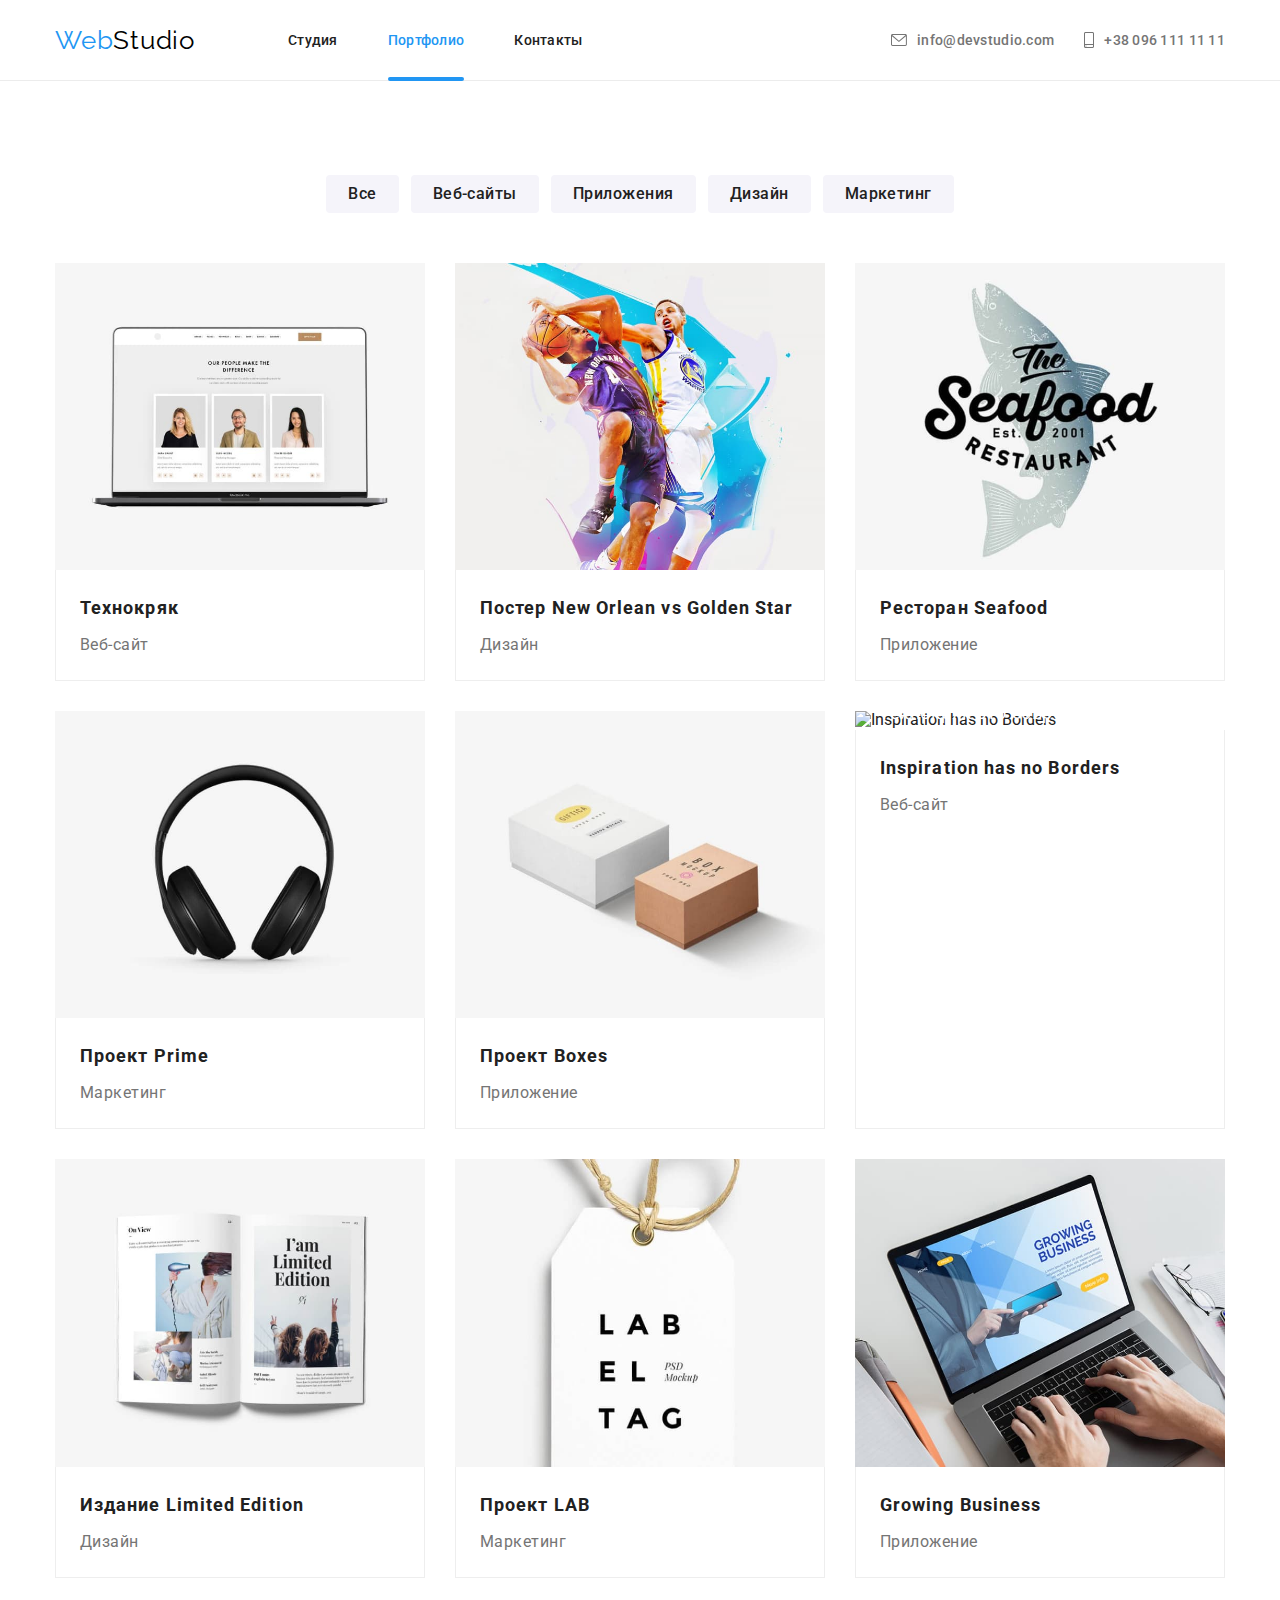
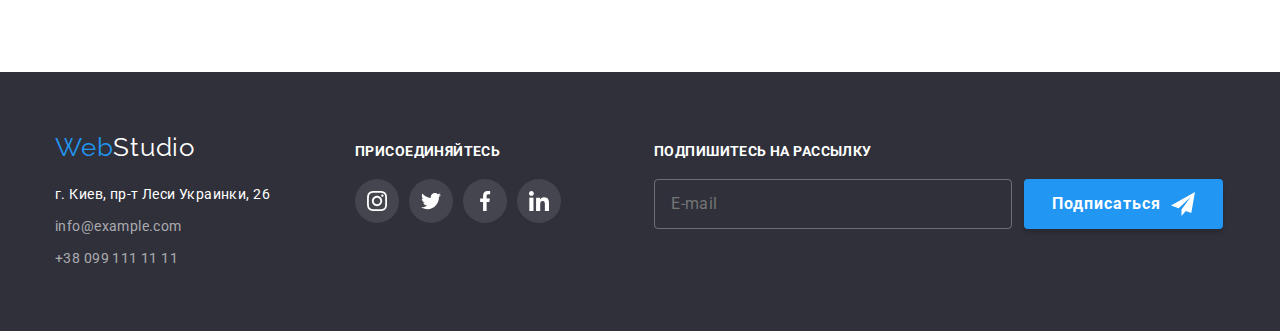
==== portfolio.html @ 670721f1 "hw8 add style for mobile and tablet" ====
<!DOCTYPE html>
<html lang="ru">
  <head>
    <meta charset="UTF-8" />
    <meta name="viewport" content="width=device-width, initial-scale=1.0" />
    <title>Portfolio</title>
    <link rel="preconnect" href="https://fonts.gstatic.com" />
    <link
      href="https://fonts.googleapis.com/css2?family=Raleway:wght@700&family=Roboto:wght@400;500;700;900&display=swap"
      rel="stylesheet"
    />
    <link rel="stylesheet" href="./css/main.min.css" />
  </head>
  <body>
    <!-- Header -->
    <header class="page-header">
      <div class="container page-header__container">
        <nav class="navigation">
          <a href="./index.html" class="logo logo__header"
            ><span class="logo__web">Web</span>Studio</a
          >

          <div class="mobile-container">
            <button type="button" class="mobile-menu-button" data-menu-button>
              <svg
                width="40"
                height="40"
                aria-label="Переключатель мобильного меню"
                aria-expanded="false"
              >
                <use
                  class="mobile-menu-button__burger"
                  href="./images/symbol-defs.svg#icon-mobile-menu"
                ></use>
              </svg>
            </button>

            <div class="mobile-menu-content" data-menu>
              <button
                type="button"
                class="mobile-menu-button mobile-menu-content-button"
                data-menu-button-close
              >
                <svg
                  width="40"
                  height="40"
                  class="mobile-menu-content-button__close-icon"
                >
                  <use
                    href="./images/symbol-defs.svg#icon-mobile-menu-close"
                  ></use>
                </svg>
              </button>

              <ul class="navigation__list">
                <li class="navigation__item">
                  <a href="./index.html" class="navigation__link">Студия</a>
                </li>
                <li class="navigation__item">
                  <a
                    href="portfolio.html"
                    class="navigation__link navigation__link--active"
                    >Портфолио</a
                  >
                </li>
                <li class="navigation__item">
                  <a href="" class="navigation__link">Контакты</a>
                </li>
              </ul>

              <address class="header-address">
                <ul class="header-address__list">
                  <li class="header-address__item">
                    <a href="tel:+380961111111" class="header-address__contact">
                      +38 096 111 11 11</a
                    >
                  </li>
                  <li class="header-address__item">
                    <a
                      href="mailto:info@devstudio.com"
                      class="header-address__contact"
                    >
                      info@devstudio.com</a
                    >
                  </li>
                </ul>

                <ul class="header-address__social-list">
                  <li class="header-address__social-item">
                    <a
                      href=""
                      class="header-address__social-link header-address__social-link--no-padding"
                      >Instagram</a
                    >
                    <svg
                      width="1"
                      height="22"
                      class="header-address__vertical-icon"
                    >
                      <use
                        href="./images/symbol-defs.svg#icon-vertical-line"
                      ></use>
                    </svg>
                  </li>
                  <li class="header-address__social-item">
                    <a href="" class="header-address__social-link">Twitter</a>
                    <svg
                      width="1"
                      height="22"
                      class="header-address__vertical-icon"
                    >
                      <use
                        href="./images/symbol-defs.svg#icon-vertical-line"
                      ></use>
                    </svg>
                  </li>
                  <li class="header-address__social-item">
                    <a href="" class="header-address__social-link">Facebook</a>
                    <svg
                      width="1"
                      height="22"
                      class="header-address__vertical-icon"
                    >
                      <use
                        href="./images/symbol-defs.svg#icon-vertical-line"
                      ></use>
                    </svg>
                  </li>
                  <li class="header-address__social-item">
                    <a href="" class="header-address__social-link">LinkedIn</a>
                  </li>
                </ul>
              </address>
            </div>
          </div>

          <!-- Разметка для планшета и ПК -->
          <div class="tablet-desktop-container">
            <ul class="navigation__list">
              <li class="navigation__item">
                <a href="./index.html" class="navigation__link">Студия</a>
              </li>
              <li class="navigation__item">
                <a
                  href="portfolio.html"
                  class="navigation__link navigation__link--active"
                  >Портфолио</a
                >
              </li>
              <li class="navigation__item">
                <a href="" class="navigation__link">Контакты</a>
              </li>
            </ul>

            <address class="header-address">
              <ul class="header-address__list">
                <li class="header-address__item">
                  <a
                    href="mailto:info@devstudio.com"
                    class="header-address__contact"
                  >
                    <svg class="header-address__icon" width="16" height="12">
                      <use href="./images/symbol-defs.svg#icon-mail"></use>
                    </svg>

                    info@devstudio.com</a
                  >
                </li>
                <li class="header-address__item">
                  <a href="tel:+380961111111" class="header-address__contact">
                    <svg class="header-address__icon" width="10" height="16">
                      <use
                        href="./images/symbol-defs.svg#icon-smartphone"
                      ></use>
                    </svg>

                    +38 096 111 11 11</a
                  >
                </li>
              </ul>
            </address>
          </div>
        </nav>
      </div>
    </header>

    <!-- Main -->
    <main>
      <!-- Наши работы -->
      <section class="portfolio">
        <div class="container portfolio__container">
          <h1 class="visually-hidden">Наши работы</h1>
          <ul class="filter__list">
            <li class="filter__item">
              <button type="button" class="filter__button">Все</button>
            </li>

            <li class="filter__item">
              <button type="button" class="filter__button">Веб-сайты</button>
            </li>

            <li class="filter__item">
              <button type="button" class="filter__button">Приложения</button>
            </li>

            <li class="filter__item">
              <button type="button" class="filter__button">Дизайн</button>
            </li>

            <li class="filter__item">
              <button type="button" class="filter__button">Маркетинг</button>
            </li>
          </ul>

          <ul class="portfolio__cards-list">
            <li class="portfolio__card">
              <div class="portfolio__thumb">
                <picture>
                  <source
                    srcset="
                      ./images/technocryk-450.jpg 450w,
                      ./images/technocryk-900.jpg 900w
                    "
                    media="(max-width: 767px)"
                    sizes="(max-width: 767px) 100vw"
                  />

                  <source
                    srcset="
                      ./images/technocryk-354.jpg 354w,
                      ./images/technocryk-708.jpg 708w
                    "
                    media="(min-width: 768px)"
                    sizes="(min-width: 1200px) 33vw, (min-width: 768px) 50vw, 100vw"
                  />

                  <img src="./images/technocryk-450.jpg " alt="Технокряк" />
                </picture>

                <p class="portfolio__text">
                  Технокряк это современная площадка распространения
                  коронавируса. Компании используют эту платформу для цифрового
                  шпионажа и атак на защищённые сервера конкурентов.
                </p>
              </div>

              <div class="portfolio__description">
                <h2 class="portfolio__card-title">Технокряк</h2>
                <p class="portfolio__project-type">Веб-сайт</p>
              </div>
            </li>

            <li class="portfolio__card">
              <div class="portfolio__thumb">
                <picture>
                  <source
                    srcset="
                      ./images/new-orlean-450.jpg 450w,
                      ./images/new-orlean-900.jpg 900w
                    "
                    media="(max-width: 767px)"
                    sizes="(max-width: 767px) 100vw"
                  />

                  <source
                    srcset="
                      ./images/new-orlean-354.jpg 354w,
                      ./images/new-orlean-708.jpg 708w
                    "
                    media="(min-width: 768px)"
                    sizes="(min-width: 1200px) 33vw, (min-width: 768px) 50vw, 100vw"
                  />

                  <img
                    src="./images/new-orlean-450.jpg "
                    alt="Постер New Orlean vs Golden Star"
                  />
                </picture>

                <p class="portfolio__text">
                  Технокряк это современная площадка распространения
                  коронавируса. Компании используют эту платформу для цифрового
                  шпионажа и атак на защищённые сервера конкурентов.
                </p>
              </div>

              <div class="portfolio__description">
                <h2 class="portfolio__card-title">
                  Постер New Orlean vs Golden Star
                </h2>
                <p class="portfolio__project-type">Дизайн</p>
              </div>
            </li>

            <li class="portfolio__card">
              <div class="portfolio__thumb">
                <picture>
                  <source
                    srcset="
                      ./images/seafood-450.jpg 450w,
                      ./images/seafood-900.jpg 900w
                    "
                    media="(max-width: 767px)"
                    sizes="(max-width: 767px) 100vw"
                  />

                  <source
                    srcset="
                      ./images/seafood-354.jpg 354w,
                      ./images/seafood-708.jpg 708w
                    "
                    media="(min-width: 768px)"
                    sizes="(min-width: 1200px) 33vw, (min-width: 768px) 50vw, 100vw"
                  />

                  <img
                    src="./images/seafood-450.jpg "
                    alt="Ресторан Seafood"
                  />
                </picture>

                <p class="portfolio__text">
                  Технокряк это современная площадка распространения
                  коронавируса. Компании используют эту платформу для цифрового
                  шпионажа и атак на защищённые сервера конкурентов.
                </p>
              </div>

              <div class="portfolio__description">
                <h2 class="portfolio__card-title">Ресторан Seafood</h2>
                <p class="portfolio__project-type">Приложение</p>
              </div>
            </li>

            <li class="portfolio__card">
              <div class="portfolio__thumb">
                <picture>
                  <source
                    srcset="
                      ./images/prime-450.jpg 450w,
                      ./images/prime-900.jpg 900w
                    "
                    media="(max-width: 767px)"
                    sizes="(max-width: 767px) 100vw"
                  />

                  <source
                    srcset="
                      ./images/prime-354.jpg 354w,
                      ./images/prime-708.jpg 708w
                    "
                    media="(min-width: 768px)"
                    sizes="(min-width: 1200px) 33vw, (min-width: 768px) 50vw, 100vw"
                  />

                  <img
                    src="./images/prime-450.jpg "
                    alt="Проект Prime"
                  />
                </picture>

                <p class="portfolio__text">
                  Технокряк это современная площадка распространения
                  коронавируса. Компании используют эту платформу для цифрового
                  шпионажа и атак на защищённые сервера конкурентов.
                </p>
              </div>

              <div class="portfolio__description">
                <h2 class="portfolio__card-title">Проект Prime</h2>
                <p class="portfolio__project-type">Маркетинг</p>
              </div>
            </li>

            <li class="portfolio__card">
              <div class="portfolio__thumb">
                <picture>
                  <source
                    srcset="
                      ./images/boxes_project-450.jpg 450w,
                      ./images/boxes_project-900.jpg 900w
                    "
                    media="(max-width: 767px)"
                    sizes="(max-width: 767px) 100vw"
                  />

                  <source
                    srcset="
                      ./images/boxes_project-354.jpg 354w,
                      ./images/boxes_project-708.jpg 708w
                    "
                    media="(min-width: 768px)"
                    sizes="(min-width: 1200px) 33vw, (min-width: 768px) 50vw, 100vw"
                  />

                  <img
                    src="./images/boxes_project-450.jpg "
                    alt="Проект Boxes"
                  />
                </picture>

                <p class="portfolio__text">
                  Технокряк это современная площадка распространения
                  коронавируса. Компании используют эту платформу для цифрового
                  шпионажа и атак на защищённые сервера конкурентов.
                </p>
              </div>

              <div class="portfolio__description">
                <h2 class="portfolio__card-title">Проект Boxes</h2>
                <p class="portfolio__project-type">Приложение</p>
              </div>
            </li>

            <li class="portfolio__card">
              <div class="portfolio__thumb">
                <picture>
                  <source
                    srcset="
                      ./images/inspiration-mobile-450.jpg 450w,
                      ./images/inspiration-mobile-900.jpg 900w
                    "
                    media="(max-width: 767px)"
                    sizes="(max-width: 767px) 100vw"
                  />

                  <source
                    srcset="
                      ./images/inspiration-big-354.jpg 354w,
                      ./images/inspiration-big-708.jpg 708w
                    "
                    media="(min-width: 768px)"
                    sizes="(min-width: 1200px) 33vw, (min-width: 768px) 50vw, 100vw"
                  />

                  <img
                    src="./images/inspiration-mobile-450.jpg "
                    alt="Inspiration has no Borders"
                  />
                </picture>

                <p class="portfolio__text">
                  Технокряк это современная площадка распространения
                  коронавируса. Компании используют эту платформу для цифрового
                  шпионажа и атак на защищённые сервера конкурентов.
                </p>
              </div>

              <div class="portfolio__description">
                <h2 class="portfolio__card-title">
                  Inspiration has no Borders
                </h2>
                <p class="portfolio__project-type">Веб-сайт</p>
              </div>
            </li>

            <li class="portfolio__card">
              <div class="portfolio__thumb">
                <picture>
                  <source
                    srcset="
                      ./images/limited-edition-450.jpg 450w,
                      ./images/limited-edition-900.jpg 900w
                    "
                    media="(max-width: 767px)"
                    sizes="(max-width: 767px) 100vw"
                  />

                  <source
                    srcset="
                      ./images/limited-edition-354.jpg 354w,
                      ./images/limited-edition-708.jpg 708w
                    "
                    media="(min-width: 768px)"
                    sizes="(min-width: 1200px) 33vw, (min-width: 768px) 50vw, 100vw"
                  />

                  <img
                    src="./images/limited-edition-450.jpg "
                    alt="Издание Limited Edition"
                  />
                </picture>

                <p class="portfolio__text">
                  Технокряк это современная площадка распространения
                  коронавируса. Компании используют эту платформу для цифрового
                  шпионажа и атак на защищённые сервера конкурентов.
                </p>
              </div>

              <div class="portfolio__description">
                <h2 class="portfolio__card-title">Издание Limited Edition</h2>
                <p class="portfolio__project-type">Дизайн</p>
              </div>
            </li>

            <li class="portfolio__card">
              <div class="portfolio__thumb">
                <picture>
                  <source
                    srcset="
                      ./images/labeltag-450.jpg 450w,
                      ./images/labeltag-900.jpg 900w
                    "
                    media="(max-width: 767px)"
                    sizes="(max-width: 767px) 100vw"
                  />

                  <source
                    srcset="
                      ./images/labeltag-354.jpg 354w,
                      ./images/labeltag-708.jpg 708w
                    "
                    media="(min-width: 768px)"
                    sizes="(min-width: 1200px) 33vw, (min-width: 768px) 50vw, 100vw"
                  />

                  <img src="./images/labeltag-450.jpg " alt="Проект LAB" />
                </picture>

                <p class="portfolio__text">
                  Технокряк это современная площадка распространения
                  коронавируса. Компании используют эту платформу для цифрового
                  шпионажа и атак на защищённые сервера конкурентов.
                </p>
              </div>

              <div class="portfolio__description">
                <h2 class="portfolio__card-title">Проект LAB</h2>
                <p class="portfolio__project-type">Маркетинг</p>
              </div>
            </li>

            <li class="portfolio__card">
              <div class="portfolio__thumb">
                <picture>
                  <source
                    srcset="
                      ./images/growing-business-450.jpg 450w,
                      ./images/growing-business-900.jpg 900w
                    "
                    media="(max-width: 767px)"
                    sizes="(max-width: 767px) 100vw"
                  />

                  <source
                    srcset="
                      ./images/growing-business-354.jpg 354w,
                      ./images/growing-business-708.jpg 708w
                    "
                    media="(min-width: 768px)"
                    sizes="(min-width: 1200px) 33vw, (min-width: 768px) 50vw, 100vw"
                  />

                  <img
                    src="./images/growing-business-450.jpg "
                    alt="Growing Business"
                  />
                </picture>

                <p class="portfolio__text">
                  Технокряк это современная площадка распространения
                  коронавируса. Компании используют эту платформу для цифрового
                  шпионажа и атак на защищённые сервера конкурентов.
                </p>
              </div>

              <div class="portfolio__description">
                <h2 class="portfolio__card-title">Growing Business</h2>
                <p class="portfolio__project-type">Приложение</p>
              </div>
            </li>
          </ul>
        </div>
      </section>
    </main>

    <!-- Footer -->
    <footer class="main-footer">
      <div class="container main-footer__container">
        <div class="main-footer__tablet-wrapper">
          <div class="footer-address">
            <a href="./index.html" class="logo logo__footer"
              ><span class="logo__web">Web</span
              ><span class="logo__studio">Studio</span></a
            >
            <address class="footer-address-mobile">
              <p class="footer-address__text">
                г. Киев, пр-т Леси Украинки, 26
              </p>
              <ul>
                <li class="footer-address__item">
                  <a
                    href="mailto:info@example.com"
                    class="footer-address__contact"
                    >info@example.com</a
                  >
                </li>

                <li class="footer-address__item">
                  <a href="tel:+380991111111" class="footer-address__contact"
                    >+38 099 111 11 11</a
                  >
                </li>
              </ul>
            </address>
          </div>

          <div class="footer-join">
            <p class="footer-join__text">Присоединяйтесь</p>
            <ul class="footer-join__list">
              <li class="footer-join__item">
                <a href="" class="footer-join__link">
                  <svg class="footer-join__icon" width="20" height="20">
                    <use href="./images/symbol-defs.svg#icon-instagram"></use>
                  </svg>
                </a>
              </li>

              <li class="footer-join__item">
                <a href="" class="footer-join__link">
                  <svg class="footer-join__icon" width="20" height="20">
                    <use href="./images/symbol-defs.svg#icon-twitter"></use>
                  </svg>
                </a>
              </li>

              <li class="footer-join__item">
                <a href="" class="footer-join__link">
                  <svg class="footer-join__icon" width="20" height="20">
                    <use href="./images/symbol-defs.svg#icon-facebook"></use>
                  </svg>
                </a>
              </li>

              <li class="footer-join__item">
                <a href="" class="footer-join__link">
                  <svg class="footer-join__icon" width="20" height="20">
                    <use href="./images/symbol-defs.svg#icon-linkedin"></use>
                  </svg>
                </a>
              </li>
            </ul>
          </div>
        </div>

        <form class="footer-subscribe">
          <div class="footer-subscribe__container">
            <label for="footer-email" class="footer-subscribe__label"
              >Подпишитесь на рассылку</label
            >
            <input
              type="email"
              name="email"
              id="footer-email"
              placeholder="E-mail"
              class="footer-subscribe__input"
            />
          </div>

          <button type="submit" class="color-button footer-subscribe__button">
            Подписаться
            <svg width="24" height="24" class="footer-subscribe__icon">
              <use href="./images/icons.svg#icon-send"></use>
            </svg>
          </button>
        </form>
      </div>
    </footer>

    <script src="./js/mobile-menu.js"></script>
    <script src="./js/mobile-menu-closing.js"></script>
  </body>
</html>
---- css/main.min.css ----
/*! modern-normalize v1.0.0 | MIT License | https://github.com/sindresorhus/modern-normalize */*,*::before,*::after{-webkit-box-sizing:border-box;box-sizing:border-box}:root{-moz-tab-size:4;-o-tab-size:4;tab-size:4}html{line-height:1.15;-webkit-text-size-adjust:100%}body{margin:0}body{font-family:system-ui,-apple-system,"Segoe UI",Roboto,Helvetica,Arial,sans-serif,"Apple Color Emoji","Segoe UI Emoji"}hr{height:0;color:inherit}abbr[title]{-webkit-text-decoration:underline dotted;text-decoration:underline dotted}b,strong{font-weight:bolder}code,kbd,samp,pre{font-family:ui-monospace, SFMono-Regular, Consolas, 'Liberation Mono', Menlo, monospace;font-size:1em}small{font-size:80%}sub,sup{font-size:75%;line-height:0;position:relative;vertical-align:baseline}sub{bottom:-0.25em}sup{top:-0.5em}table{text-indent:0;border-color:inherit}button,input,optgroup,select,textarea{font-family:inherit;font-size:100%;line-height:1.15;margin:0}button,select{text-transform:none}button,[type='button'],[type='reset'],[type='submit']{-webkit-appearance:button}::-moz-focus-inner{border-style:none;padding:0}:-moz-focusring{outline:1px dotted ButtonText}:-moz-ui-invalid{box-shadow:none}legend{padding:0}progress{vertical-align:baseline}::-webkit-inner-spin-button,::-webkit-outer-spin-button{height:auto}[type='search']{-webkit-appearance:textfield;outline-offset:-2px}::-webkit-search-decoration{-webkit-appearance:none}::-webkit-file-upload-button{-webkit-appearance:button;font:inherit}summary{display:list-item}body{font-family:'Roboto', sans-serif;color:#212121}li{list-style:none}a{text-decoration:none}address{font-style:normal}img{display:block;max-width:100%;height:auto}h1,h2,h3,h4,h5,h6,p{margin:0}ul{padding:0;margin:0}svg{display:inline-block;fill:currentColor}.container{padding-left:15px;padding-right:15px;margin-left:auto;margin-right:auto}@media screen and (min-width: 480px){.container{max-width:480px}}@media screen and (min-width: 768px){.container{max-width:768px}}@media screen and (min-width: 1200px){.container{max-width:1200px}}.color-button{display:-webkit-inline-box;display:-ms-inline-flexbox;display:inline-flex;border:none;padding:10px 32px;-webkit-box-shadow:0px 4px 4px rgba(0,0,0,0.15);box-shadow:0px 4px 4px rgba(0,0,0,0.15);border-radius:4px;font-weight:700;font-size:16px;line-height:1.875;letter-spacing:0.06em;background-color:#2196f3;color:#fff}.visually-hidden{position:absolute;width:1px;height:1px;margin:-1px;padding:0;overflow:hidden;border:0;clip:rect(0 0 0 0)}.section-title{font-weight:700;text-align:center;letter-spacing:0.03em}.logo{font-family:'Raleway', sans-serif;font-size:24px;line-height:1.167;letter-spacing:0.03em;color:#000}@media screen and (min-width: 1200px){.logo{font-size:26px;line-height:1.192}}.logo__web{color:#2196f3}@media screen and (min-width: 1200px){.logo__header{margin-right:93px}}.logo__footer{display:inline-block;margin-bottom:20px}.logo__studio{color:#fff}.page-header{border-bottom:1px solid #ececec}.navigation{position:relative;display:-webkit-box;display:-ms-flexbox;display:flex;-webkit-box-align:center;-ms-flex-align:center;align-items:center;-webkit-box-pack:justify;-ms-flex-pack:justify;justify-content:space-between;min-height:60px}@media screen and (max-width: 767px){.navigation{overflow:hidden}}.mobile-container{display:none}@media screen and (max-width: 767px){.mobile-container{display:block}}.mobile-menu-button{display:block;border:none;padding:0;background-color:transparent}.mobile-menu-button__burger{display:block;-webkit-transition:fill 250ms cubic-bezier(0.4, 0, 0.2, 1);transition:fill 250ms cubic-bezier(0.4, 0, 0.2, 1)}.mobile-menu-button:hover .mobile-menu-button__burger,.mobile-menu-button:focus .mobile-menu-button__burger{fill:#2196f3}.mobile-menu-content{position:absolute;z-index:999;-webkit-transform:translate(100%, -100%);transform:translate(100%, -100%);padding:48px 40px;-webkit-transition:-webkit-transform 250ms cubic-bezier(0.4, 0, 0.2, 1);transition:-webkit-transform 250ms cubic-bezier(0.4, 0, 0.2, 1);transition:transform 250ms cubic-bezier(0.4, 0, 0.2, 1);transition:transform 250ms cubic-bezier(0.4, 0, 0.2, 1), -webkit-transform 250ms cubic-bezier(0.4, 0, 0.2, 1)}.mobile-menu-content.is-open{position:fixed;top:0;left:0;-webkit-transform:translate(0, 0);transform:translate(0, 0);width:100%;height:100%;max-height:796px;display:-webkit-box;display:-ms-flexbox;display:flex;-webkit-box-orient:vertical;-webkit-box-direction:normal;-ms-flex-direction:column;flex-direction:column;-webkit-box-pack:justify;-ms-flex-pack:justify;justify-content:space-between;background-color:#fff}.mobile-menu-content-button{position:absolute;top:10px;right:15px}.mobile-menu-content-button__close-icon{display:block;-webkit-transition:fill 250ms cubic-bezier(0.4, 0, 0.2, 1);transition:fill 250ms cubic-bezier(0.4, 0, 0.2, 1)}.mobile-menu-content-button:hover .mobile-menu-content-button__close-icon,.mobile-menu-content-button:focus .mobile-menu-content-button__close-icon{fill:#2196f3}.tablet-desktop-container{display:none}@media screen and (min-width: 768px){.tablet-desktop-container{display:-webkit-box;display:-ms-flexbox;display:flex;-webkit-box-align:center;-ms-flex-align:center;align-items:center}}@media screen and (min-width: 1200px){.tablet-desktop-container{width:100%;display:-webkit-box;display:-ms-flexbox;display:flex;-webkit-box-align:center;-ms-flex-align:center;align-items:center;-webkit-box-pack:justify;-ms-flex-pack:justify;justify-content:space-between}}.navigation__list{display:block}@media screen and (min-width: 768px){.navigation__list{display:-webkit-box;display:-ms-flexbox;display:flex;margin-right:84px}}@media screen and (min-width: 1200px){.navigation__list{margin-right:0}}.navigation__item{margin-bottom:32px}.navigation__item:last-child{margin-bottom:0}@media screen and (min-width: 768px){.navigation__item{margin-bottom:0;margin-right:30px}.navigation__item:last-child{margin-right:0}}@media screen and (min-width: 1200px){.navigation__item{margin-right:50px}.navigation__item:last-child{margin-right:0}}.navigation__link{font-weight:500;font-size:40px;line-height:1.175;letter-spacing:0.02em;color:#212121;-webkit-transition:color 250ms cubic-bezier(0.4, 0, 0.2, 1);transition:color 250ms cubic-bezier(0.4, 0, 0.2, 1)}.navigation__link:hover,.navigation__link:focus{color:#2196f3}@media screen and (min-width: 768px){.navigation__link{display:inline-block;padding-top:32px;padding-bottom:32px;font-size:14px;line-height:1.143}}.navigation__link--active{color:#2196f3}@media screen and (min-width: 768px){.navigation__link--active{position:relative}.navigation__link--active::after{content:'';position:absolute;bottom:-1px;left:0;width:100%;height:4px;border-radius:2px;background-color:#2196f3}}.header-address__list{margin-bottom:64px}@media screen and (min-width: 768px){.header-address__list{margin-bottom:0}}@media screen and (min-width: 1200px){.header-address__list{display:-webkit-box;display:-ms-flexbox;display:flex}}.header-address__contact{font-weight:500;letter-spacing:0.02em;color:#757575;-webkit-transition:color 250ms cubic-bezier(0.4, 0, 0.2, 1);transition:color 250ms cubic-bezier(0.4, 0, 0.2, 1)}@media screen and (max-width: 767px){.header-address__contact{font-size:24px;line-height:1.167;-webkit-transition:font-size 250ms cubic-bezier(0.4, 0, 0.2, 1);transition:font-size 250ms cubic-bezier(0.4, 0, 0.2, 1)}.header-address__contact:hover,.header-address__contact:focus{font-size:34px;line-height:1.176;color:#2196f3}}@media screen and (min-width: 768px){.header-address__contact{display:-webkit-inline-box;display:-ms-inline-flexbox;display:inline-flex;-webkit-box-align:center;-ms-flex-align:center;align-items:center;font-size:12px;line-height:1.167}}@media screen and (min-width: 1200px){.header-address__contact{font-size:14px;line-height:1.143}.header-address__contact:hover,.header-address__contact:focus{color:#2196f3}}.header-address__icon{margin-right:8px}@media screen and (min-width: 1200px){.header-address__icon{margin-right:10px}}.header-address__item{margin-bottom:32px}.header-address__item:last-child{margin-bottom:0}@media screen and (min-width: 768px) and (max-width: 1199px){.header-address__item{margin-bottom:10px}}@media screen and (min-width: 1200px){.header-address__item{display:-webkit-inline-box;display:-ms-inline-flexbox;display:inline-flex;-webkit-box-align:center;-ms-flex-align:center;align-items:center;margin-bottom:0;margin-right:30px}.header-address__item:last-child{margin-right:0}}.header-address__social-list{display:-webkit-box;display:-ms-flexbox;display:flex;-ms-flex-wrap:wrap;flex-wrap:wrap}.header-address__social-item{display:-webkit-box;display:-ms-flexbox;display:flex;-webkit-box-align:center;-ms-flex-align:center;align-items:center}.header-address__social-link{display:-webkit-inline-box;display:-ms-inline-flexbox;display:inline-flex;padding:10px;font-weight:500;font-size:18px;line-height:1.22;letter-spacing:0.02em;color:#2196f3}.header-address__social-link--no-padding{padding-left:0}.header-address__vertical-icon{stroke:rgba(33,33,33,0.2)}.hero{margin-left:auto;margin-right:auto;padding-top:118px;padding-bottom:118px;background-image:-webkit-gradient(linear, left top, right top, from(rgba(47,48,58,0.4)), to(rgba(47,48,58,0.4))),url("../images/hero-mobile-480.jpg");background-image:linear-gradient(to right, rgba(47,48,58,0.4), rgba(47,48,58,0.4)),url("../images/hero-mobile-480.jpg");background-size:cover}@media (min-device-pixel-ratio: 2), (-webkit-min-device-pixel-ratio: 2), (min-resolution: 192dpi), (min-resolution: 2dppx){.hero{background-image:-webkit-gradient(linear, left top, right top, from(rgba(47,48,58,0.4)), to(rgba(47,48,58,0.4))),url("../images/hero-mobile2x.jpg");background-image:linear-gradient(to right, rgba(47,48,58,0.4), rgba(47,48,58,0.4)),url("../images/hero-mobile2x.jpg")}}@media screen and (min-width: 768px){.hero{background-image:-webkit-gradient(linear, left top, right top, from(rgba(47,48,58,0.4)), to(rgba(47,48,58,0.4))),url("../images/hero-tablet-768.jpg");background-image:linear-gradient(to right, rgba(47,48,58,0.4), rgba(47,48,58,0.4)),url("../images/hero-tablet-768.jpg")}}@media screen and (min-width: 768px) and (min-device-pixel-ratio: 2), screen and (min-width: 768px) and (-webkit-min-device-pixel-ratio: 2), screen and (min-width: 768px) and (min-resolution: 192dpi), screen and (min-width: 768px) and (min-resolution: 2dppx){.hero{background-image:-webkit-gradient(linear, left top, right top, from(rgba(47,48,58,0.4)), to(rgba(47,48,58,0.4))),url("../images/hero-tablet2x.jpg");background-image:linear-gradient(to right, rgba(47,48,58,0.4), rgba(47,48,58,0.4)),url("../images/hero-tablet2x.jpg")}}@media screen and (min-width: 1200px){.hero{max-width:1600px;padding-top:200px;padding-bottom:200px;background-image:-webkit-gradient(linear, left top, right top, from(rgba(47,48,58,0.4)), to(rgba(47,48,58,0.4))),url("../images/hero-desktop-1600.jpg");background-image:linear-gradient(to right, rgba(47,48,58,0.4), rgba(47,48,58,0.4)),url("../images/hero-desktop-1600.jpg")}}@media screen and (min-width: 1200px) and (min-device-pixel-ratio: 2), screen and (min-width: 1200px) and (-webkit-min-device-pixel-ratio: 2), screen and (min-width: 1200px) and (min-resolution: 192dpi), screen and (min-width: 1200px) and (min-resolution: 2dppx){.hero{background-image:-webkit-gradient(linear, left top, right top, from(rgba(47,48,58,0.4)), to(rgba(47,48,58,0.4))),url("../images/hero-desktop@2x.jpg");background-image:linear-gradient(to right, rgba(47,48,58,0.4), rgba(47,48,58,0.4)),url("../images/hero-desktop@2x.jpg")}}.hero__container{text-align:center}.hero__title{width:360px;margin-bottom:30px;margin-left:auto;margin-right:auto;font-weight:900;font-size:26px;line-height:1.62;letter-spacing:0.06em;text-transform:uppercase;color:#fff}@media screen and (min-width: 1200px){.hero__title{width:696px;font-size:44px;line-height:1.36}}.advantages{padding-top:60px;padding-bottom:60px}@media screen and (min-width: 1200px){.advantages{padding-top:94px;padding-bottom:0}}@media screen and (min-width: 768px){.advantages__list{display:-webkit-box;display:-ms-flexbox;display:flex;-ms-flex-wrap:wrap;flex-wrap:wrap;margin-right:-15px;margin-left:-15px;margin-bottom:-30px}}.advantages__item{margin-bottom:30px}@media screen and (max-width: 767px){.advantages__item:last-child{margin-bottom:0}}@media screen and (min-width: 768px){.advantages__item{margin-right:15px;margin-left:15px;-ms-flex-preferred-size:calc((100% - 60px) / 2);flex-basis:calc((100% - 60px) / 2);text-align:left}}@media screen and (min-width: 1200px){.advantages__item{-ms-flex-preferred-size:calc((100% - 120px) / 4);flex-basis:calc((100% - 120px) / 4)}}.advantages__icon-container{margin-bottom:30px;padding-top:25px;padding-bottom:25px;text-align:center;border-radius:4px;background-color:#f5f4fa}.advantages__title{margin-bottom:10px;text-align:center;font-weight:700;font-size:14px;line-height:1.142;letter-spacing:0.03em;text-transform:uppercase}@media screen and (min-width: 768px){.advantages__title{text-align:left}}.advantages__text{font-weight:400;font-size:14px;line-height:1.71;letter-spacing:0.03em;color:#757575}.projects{padding-top:94px;padding-bottom:94px}@media screen and (max-width: 1199px){.projects{display:none}}.projects__section-title{margin-bottom:50px}@media screen and (min-width: 1200px){.projects__section-title{font-size:36px;line-height:1.167}}.projects__list{display:-webkit-box;display:-ms-flexbox;display:flex;margin-right:-15px;margin-left:-15px}.projects__item{position:relative;-ms-flex-preferred-size:calc((100% - 3 * 30px) / 3);flex-basis:calc((100% - 3 * 30px) / 3);margin-right:15px;margin-left:15px}.projects__description{position:absolute;bottom:0;width:100%;padding:27px 20px;text-align:center;font-weight:700;font-size:14px;line-height:1.143;letter-spacing:0.03em;text-transform:uppercase;color:#fff;background-color:rgba(47,48,58,0.8)}.team{padding-top:60px;padding-bottom:60px;background-color:#f5f4fa}@media screen and (min-width: 1200px){.team{padding-top:94px;padding-bottom:94px}}.team__title{margin-bottom:30px;font-size:28px;line-height:1.179}@media screen and (min-width: 1200px){.team__title{margin-bottom:50px;font-size:36px;line-height:1.167}}.team__person-list{text-align:center}@media screen and (min-width: 768px){.team__person-list{display:-webkit-box;display:-ms-flexbox;display:flex;-ms-flex-wrap:wrap;flex-wrap:wrap;margin-right:-15px;margin-left:-15px;margin-bottom:-30px}}.person-card{margin-bottom:30px;-webkit-box-shadow:0px 1px 3px rgba(0,0,0,0.12),0px 1px 1px rgba(0,0,0,0.14),0px 2px 1px rgba(0,0,0,0.2);box-shadow:0px 1px 3px rgba(0,0,0,0.12),0px 1px 1px rgba(0,0,0,0.14),0px 2px 1px rgba(0,0,0,0.2);border-radius:0px 0px 4px 4px;background-color:#fff}@media screen and (max-width: 767px){.person-card:last-child{margin-bottom:0}}@media screen and (min-width: 768px){.person-card{margin-right:15px;margin-left:15px;-ms-flex-preferred-size:calc((100% - 60px) / 2);flex-basis:calc((100% - 60px) / 2)}}@media screen and (min-width: 1200px){.person-card{-ms-flex-preferred-size:calc((100% - 120px) / 4);flex-basis:calc((100% - 120px) / 4)}}.person-card__description{padding:30px 10px 24px 10px}.person-card__title{margin-bottom:10px;font-weight:500;font-size:16px;line-height:1.188;letter-spacing:0.03em}.person-card__position{margin-bottom:16px;font-weight:400;font-size:16px;line-height:1.188;letter-spacing:0.03em;color:#757575}.team__icons-list{display:-webkit-box;display:-ms-flexbox;display:flex;-webkit-box-align:center;-ms-flex-align:center;align-items:center;-webkit-box-pack:center;-ms-flex-pack:center;justify-content:center}.team__icons-item{margin-right:10px}.team__icons-item:last-child{margin-right:0}.team__icon-link{padding:12px;display:-webkit-inline-box;display:-ms-inline-flexbox;display:inline-flex;border-radius:50%;color:#afb1b8;-webkit-transition:color 250ms cubic-bezier(0.4, 0, 0.2, 1),background-color 250ms cubic-bezier(0.4, 0, 0.2, 1);transition:color 250ms cubic-bezier(0.4, 0, 0.2, 1),background-color 250ms cubic-bezier(0.4, 0, 0.2, 1)}.team__icon-link:hover,.team__icon-link:focus{background-color:#2196f3;color:#fff}.customers{padding-top:60px;padding-bottom:60px}@media screen and (min-width: 1200px){.customers{padding-top:94px;padding-bottom:94px}}.customers__title{margin-bottom:30px;font-weight:700;font-size:28px;line-height:1.179;letter-spacing:0.03em}@media screen and (min-width: 1200px){.customers__title{margin-bottom:50px;font-size:36px;line-height:1.167}}.customers__list{display:-webkit-box;display:-ms-flexbox;display:flex;-ms-flex-wrap:wrap;flex-wrap:wrap;margin-bottom:-30px}@media screen and (min-width: 768px){.customers__list{margin-right:-15px;margin-left:-15px}}.customers__item{-ms-flex-preferred-size:calc((100% - 30px) / 2);flex-basis:calc((100% - 30px) / 2);margin-right:30px;margin-bottom:30px}@media screen and (max-width: 767px){.customers__item:nth-child(2n){margin-right:0}}@media screen and (min-width: 768px){.customers__item{-ms-flex-preferred-size:calc((100% - 3 * 30px) / 3);flex-basis:calc((100% - 3 * 30px) / 3);margin-right:15px;margin-left:15px}}@media screen and (min-width: 1200px){.customers__item{-ms-flex-preferred-size:calc((100% - 6 * 30px) / 6);flex-basis:calc((100% - 6 * 30px) / 6)}}.customers__link{display:-webkit-inline-box;display:-ms-inline-flexbox;display:inline-flex;width:100%;height:90px;border:1px solid #afb1b8;border-radius:4px;outline:none;-webkit-box-pack:center;-ms-flex-pack:center;justify-content:center;-webkit-box-align:center;-ms-flex-align:center;align-items:center;color:#afb1b8;-webkit-transition:color 250ms cubic-bezier(0.4, 0, 0.2, 1),border-color 250ms cubic-bezier(0.4, 0, 0.2, 1);transition:color 250ms cubic-bezier(0.4, 0, 0.2, 1),border-color 250ms cubic-bezier(0.4, 0, 0.2, 1)}.customers__link:hover,.customers__link:focus{color:#2196f3;border-color:#2196f3}.main-footer{background-color:#2f303a;padding-top:60px;padding-bottom:60px;text-align:center}@media screen and (min-width: 1200px){.main-footer__container{display:-webkit-box;display:-ms-flexbox;display:flex;-webkit-box-align:baseline;-ms-flex-align:baseline;align-items:baseline}}@media screen and (min-width: 768px){.main-footer__tablet-wrapper{display:-webkit-box;display:-ms-flexbox;display:flex;-ms-flex-pack:distribute;justify-content:space-around;-webkit-box-align:baseline;-ms-flex-align:baseline;align-items:baseline;margin-bottom:60px}}@media screen and (min-width: 1200px){.main-footer__tablet-wrapper{text-align:left;margin-right:93px;margin-bottom:0}}.footer-address{margin-bottom:60px}@media screen and (min-width: 768px){.footer-address{margin-bottom:0}}@media screen and (min-width: 1200px){.footer-address{margin-right:85px}}.footer-address__text{margin-bottom:8px;font-weight:400;font-size:14px;line-height:1.71;letter-spacing:0.03em;color:#fff}.footer-address__item{margin-bottom:8px}.footer-address__item:last-child{margin-bottom:0}.footer-address__contact{font-weight:400;font-size:14px;line-height:1.71;letter-spacing:0.03em;color:rgba(255,255,255,0.6)}.footer-join{margin-bottom:60px}@media screen and (min-width: 768px){.footer-join{margin-bottom:0}}.footer-join__text{margin-bottom:20px;font-weight:700;font-size:14px;line-height:1.143;letter-spacing:0.03em;text-transform:uppercase;color:#fff}.footer-join__list{display:-webkit-box;display:-ms-flexbox;display:flex;-webkit-box-align:center;-ms-flex-align:center;align-items:center;-webkit-box-pack:center;-ms-flex-pack:center;justify-content:center}.footer-join__item{margin-right:10px}.footer-join__item:last-child{margin-right:0}.footer-join__link{display:-webkit-inline-box;display:-ms-inline-flexbox;display:inline-flex;padding:12px;border-radius:50%;background-color:rgba(255,255,255,0.1);color:#fff;-webkit-transition:background-color 250ms cubic-bezier(0.4, 0, 0.2, 1);transition:background-color 250ms cubic-bezier(0.4, 0, 0.2, 1)}.footer-join__link:hover,.footer-join__link:focus{background-color:#2196f3}@media screen and (min-width: 1200px){.footer-subscribe{display:-webkit-box;display:-ms-flexbox;display:flex;-webkit-box-align:end;-ms-flex-align:end;align-items:flex-end}}.footer-subscribe__container{margin-bottom:20px}@media screen and (min-width: 1200px){.footer-subscribe__container{margin-bottom:0}}.footer-subscribe__label{display:block;margin-bottom:20px;font-weight:700;font-size:14px;line-height:1.143;letter-spacing:0.03em;text-transform:uppercase;color:#fff}@media screen and (min-width: 1200px){.footer-subscribe__label{text-align:left}}.footer-subscribe__input{max-width:450px;width:100%;border:1px solid rgba(255,255,255,0.3);border-radius:4px;padding:15px 16px;background-color:transparent;font-weight:400;font-size:16px;line-height:1.25;letter-spacing:0.03em;color:rgba(255,255,255,0.6)}@media screen and (min-width: 1200px){.footer-subscribe__input{height:50px;width:358px;margin-right:12px}}.footer-subscribe__button{padding:10px 28px;-webkit-box-align:center;-ms-flex-align:center;align-items:center}@media screen and (min-width: 1200px){.footer-subscribe__button{display:-webkit-inline-box;display:-ms-inline-flexbox;display:inline-flex}}.footer-subscribe__icon{margin-left:10px}.backdrop{position:fixed;top:0;left:0;width:100%;height:100%;background-color:rgba(0,0,0,0.2);opacity:1;-webkit-transform:translateX(0%);transform:translateX(0%);-webkit-transition:-webkit-transform 250ms cubic-bezier(0.4, 0, 0.2, 1);transition:-webkit-transform 250ms cubic-bezier(0.4, 0, 0.2, 1);transition:transform 250ms cubic-bezier(0.4, 0, 0.2, 1);transition:transform 250ms cubic-bezier(0.4, 0, 0.2, 1), -webkit-transform 250ms cubic-bezier(0.4, 0, 0.2, 1)}.backdrop.is-hidden{opacity:0;visibility:hidden;pointer-events:none;-webkit-transform:translateX(-100%);transform:translateX(-100%)}.modal{position:absolute;top:50%;left:50%;max-width:450px;width:100vw;max-height:100vh;padding:40px;border-radius:4px;background-color:#fff;-webkit-box-shadow:0px 1px 3px rgba(0,0,0,0.12),0px 1px 1px rgba(0,0,0,0.14),0px 2px 1px rgba(0,0,0,0.2);box-shadow:0px 1px 3px rgba(0,0,0,0.12),0px 1px 1px rgba(0,0,0,0.14),0px 2px 1px rgba(0,0,0,0.2);-webkit-transform:translate(-50%, -50%) scale(1);transform:translate(-50%, -50%) scale(1);-webkit-transition:-webkit-transform 250ms cubic-bezier(0.4, 0, 0.2, 1);transition:-webkit-transform 250ms cubic-bezier(0.4, 0, 0.2, 1);transition:transform 250ms cubic-bezier(0.4, 0, 0.2, 1);transition:transform 250ms cubic-bezier(0.4, 0, 0.2, 1), -webkit-transform 250ms cubic-bezier(0.4, 0, 0.2, 1)}.backdrop.is-hidden .modal{-webkit-transform:translate(-50%, -50%) scale(1.1);transform:translate(-50%, -50%) scale(1.1)}@media screen and (min-width: 1200px){.modal{min-width:528px}}.close-button{position:absolute;top:8px;right:8px;width:30px;height:30px;border:1px solid rgba(0,0,0,0.1);border-radius:50%;padding:6px;background-color:transparent;-webkit-transition:color 250ms cubic-bezier(0.4, 0, 0.2, 1);transition:color 250ms cubic-bezier(0.4, 0, 0.2, 1)}.close-button:hover,.close-button:focus{color:#2196f3}.modal__title{margin-bottom:12px;text-align:center;font-weight:700;font-size:20px;line-height:1.5;letter-spacing:0.03em}@media screen and (min-width: 1200px){.modal__title{line-height:1.15}}.modal__label{display:-webkit-box;display:-ms-flexbox;display:flex;-webkit-box-orient:vertical;-webkit-box-direction:normal;-ms-flex-direction:column;flex-direction:column;width:370px;max-width:100%;margin-bottom:10px;font-size:12px;line-height:1.167;letter-spacing:0.01em;color:#757575;-webkit-transition:color 250ms cubic-bezier(0.4, 0, 0.2, 1);transition:color 250ms cubic-bezier(0.4, 0, 0.2, 1)}.modal__label:hover{color:#2196f3}@media screen and (min-width: 1200px){.modal__label{min-width:448px}}.modal__input-container{position:relative;margin-top:4px}.modal__input{padding:11px 12px 11px 42px;border:1px solid rgba(33,33,33,0.2);border-radius:4px;width:100%;outline:none;font-size:14px;line-height:1.167;letter-spacing:0.01em;-webkit-transition:border-color 250ms cubic-bezier(0.4, 0, 0.2, 1);transition:border-color 250ms cubic-bezier(0.4, 0, 0.2, 1)}.modal__input:hover,.modal__input:focus{border-color:#2196f3}.modal__input:placeholder-shown{font-size:14px;line-height:1.167;letter-spacing:0.01em;color:rgba(117,117,117,0.5)}.modal__icon{position:absolute;top:11px;left:12px;fill:#212121;-webkit-transition:fill 250ms cubic-bezier(0.4, 0, 0.2, 1);transition:fill 250ms cubic-bezier(0.4, 0, 0.2, 1)}.modal__input:hover+.modal__icon,.modal__input:focus+.modal__icon{fill:#2196f3}.modal__label--indented{margin-bottom:20px}.modal__input--textarea{width:370px;max-width:100%;height:120px;margin-top:4px;padding:12px 16px;resize:none}@media screen and (min-width: 1200px){.modal__input--textarea{min-width:448px}}.policy__label{display:-webkit-box;display:-ms-flexbox;display:flex;-webkit-box-align:center;-ms-flex-align:center;align-items:center;-webkit-box-pack:center;-ms-flex-pack:center;justify-content:center;-ms-flex-wrap:wrap;flex-wrap:wrap;width:370px;max-width:100%;margin-bottom:30px;cursor:pointer;font-size:12px;line-height:1.167;letter-spacing:0.03em}@media screen and (min-width: 1200px){.policy__label{width:425px;font-size:14px;line-height:1.71}}.policy__icon{width:16px;height:15px;border:2px solid #212121;border-radius:2px;margin-right:8px;-webkit-transition:border 250ms cubic-bezier(0.4, 0, 0.2, 1);transition:border 250ms cubic-bezier(0.4, 0, 0.2, 1)}.policy__input:focus+.policy__icon{border:2px solid #2196f3}.policy__input:checked+.policy__icon{border:none;background-image:url("../images/icon-checked.svg")}.policy__link{-webkit-text-decoration-line:underline;text-decoration-line:underline;color:#2196f3}.modal__sending-container{text-align:center}@media screen and (min-width: 1200px){.modal__sending-button{padding:10px 55px}}.portfolio__container{padding-top:60px;padding-bottom:60px}@media screen and (min-width: 1200px){.portfolio__container{padding-top:94px;padding-bottom:94px}}.filter__list{margin-bottom:25px}@media screen and (min-width: 768px){.filter__list{text-align:center;margin-bottom:15px}}@media screen and (min-width: 1200px){.filter__list{margin-bottom:35px}}.filter__item{display:-webkit-inline-box;display:-ms-inline-flexbox;display:inline-flex;margin-right:8px;margin-bottom:15px}.filter__item:last-child{margin-right:0}.filter__button{padding:6px 22px;border:none;border-radius:4px;background-color:#f5f4fa;font-weight:500;font-size:16px;line-height:1.62;letter-spacing:0.03em;color:#212121;-webkit-transition:background-color 250ms cubic-bezier(0.4, 0, 0.2, 1),color 250ms cubic-bezier(0.4, 0, 0.2, 1),-webkit-box-shadow 250ms cubic-bezier(0.4, 0, 0.2, 1);transition:background-color 250ms cubic-bezier(0.4, 0, 0.2, 1),color 250ms cubic-bezier(0.4, 0, 0.2, 1),-webkit-box-shadow 250ms cubic-bezier(0.4, 0, 0.2, 1);transition:background-color 250ms cubic-bezier(0.4, 0, 0.2, 1),color 250ms cubic-bezier(0.4, 0, 0.2, 1),box-shadow 250ms cubic-bezier(0.4, 0, 0.2, 1);transition:background-color 250ms cubic-bezier(0.4, 0, 0.2, 1),color 250ms cubic-bezier(0.4, 0, 0.2, 1),box-shadow 250ms cubic-bezier(0.4, 0, 0.2, 1),-webkit-box-shadow 250ms cubic-bezier(0.4, 0, 0.2, 1)}.filter__button:hover,.filter__button:focus{background-color:#2196f3;-webkit-box-shadow:0px 3px 1px rgba(0,0,0,0.1),0px 1px 2px rgba(0,0,0,0.08),0px 2px 2px rgba(0,0,0,0.12);box-shadow:0px 3px 1px rgba(0,0,0,0.1),0px 1px 2px rgba(0,0,0,0.08),0px 2px 2px rgba(0,0,0,0.12);color:#fff}.portfolio__cards-list{display:-webkit-box;display:-ms-flexbox;display:flex;-ms-flex-wrap:wrap;flex-wrap:wrap;-webkit-box-pack:start;-ms-flex-pack:start;justify-content:flex-start}@media screen and (min-width: 768px){.portfolio__cards-list{margin-right:-15px;margin-left:-15px;margin-bottom:-30px}}.portfolio__card{width:450px;margin-bottom:30px;-webkit-transition:-webkit-box-shadow 250ms cubic-bezier(0.4, 0, 0.2, 1);transition:-webkit-box-shadow 250ms cubic-bezier(0.4, 0, 0.2, 1);transition:box-shadow 250ms cubic-bezier(0.4, 0, 0.2, 1);transition:box-shadow 250ms cubic-bezier(0.4, 0, 0.2, 1), -webkit-box-shadow 250ms cubic-bezier(0.4, 0, 0.2, 1)}.portfolio__card:hover{-webkit-box-shadow:0px 1px 1px rgba(0,0,0,0.12),0px 4px 4px rgba(0,0,0,0.06),1px 4px 6px rgba(0,0,0,0.16);box-shadow:0px 1px 1px rgba(0,0,0,0.12),0px 4px 4px rgba(0,0,0,0.06),1px 4px 6px rgba(0,0,0,0.16)}@media screen and (min-width: 768px){.portfolio__card{display:-webkit-box;display:-ms-flexbox;display:flex;-webkit-box-orient:vertical;-webkit-box-direction:normal;-ms-flex-direction:column;flex-direction:column;margin-right:15px;margin-left:15px;-ms-flex-preferred-size:calc((100% - 30px * 2) / 2);flex-basis:calc((100% - 30px * 2) / 2)}}@media screen and (min-width: 1200px){.portfolio__card{-ms-flex-preferred-size:calc((100% - 30px * 3) / 3);flex-basis:calc((100% - 30px * 3) / 3)}}.portfolio__thumb{position:relative;overflow:hidden}.portfolio__text{position:absolute;top:0;left:0;bottom:0;right:0;-webkit-transform:translateY(101%);transform:translateY(101%);display:-webkit-box;display:-ms-flexbox;display:flex;-webkit-box-align:center;-ms-flex-align:center;align-items:center;padding:24px;font-size:18px;line-height:1.56;letter-spacing:0.03em;color:#fff;background-color:rgba(33,150,243,0.9);-webkit-transition:-webkit-transform 250ms cubic-bezier(0.4, 0, 0.2, 1);transition:-webkit-transform 250ms cubic-bezier(0.4, 0, 0.2, 1);transition:transform 250ms cubic-bezier(0.4, 0, 0.2, 1);transition:transform 250ms cubic-bezier(0.4, 0, 0.2, 1), -webkit-transform 250ms cubic-bezier(0.4, 0, 0.2, 1)}.portfolio__card:hover .portfolio__text{-webkit-transform:translateY(0);transform:translateY(0)}.portfolio__description{-webkit-box-flex:1;-ms-flex-positive:1;flex-grow:1;padding:20px 24px;border:1px solid #eee;border-top:none}.portfolio__card-title{margin-bottom:4px;font-weight:700;font-size:18px;line-height:2;letter-spacing:0.06em}.portfolio__project-type{font-size:16px;line-height:1.875;letter-spacing:0.03em;color:#757575}
/*# sourceMappingURL=main.min.css.map */
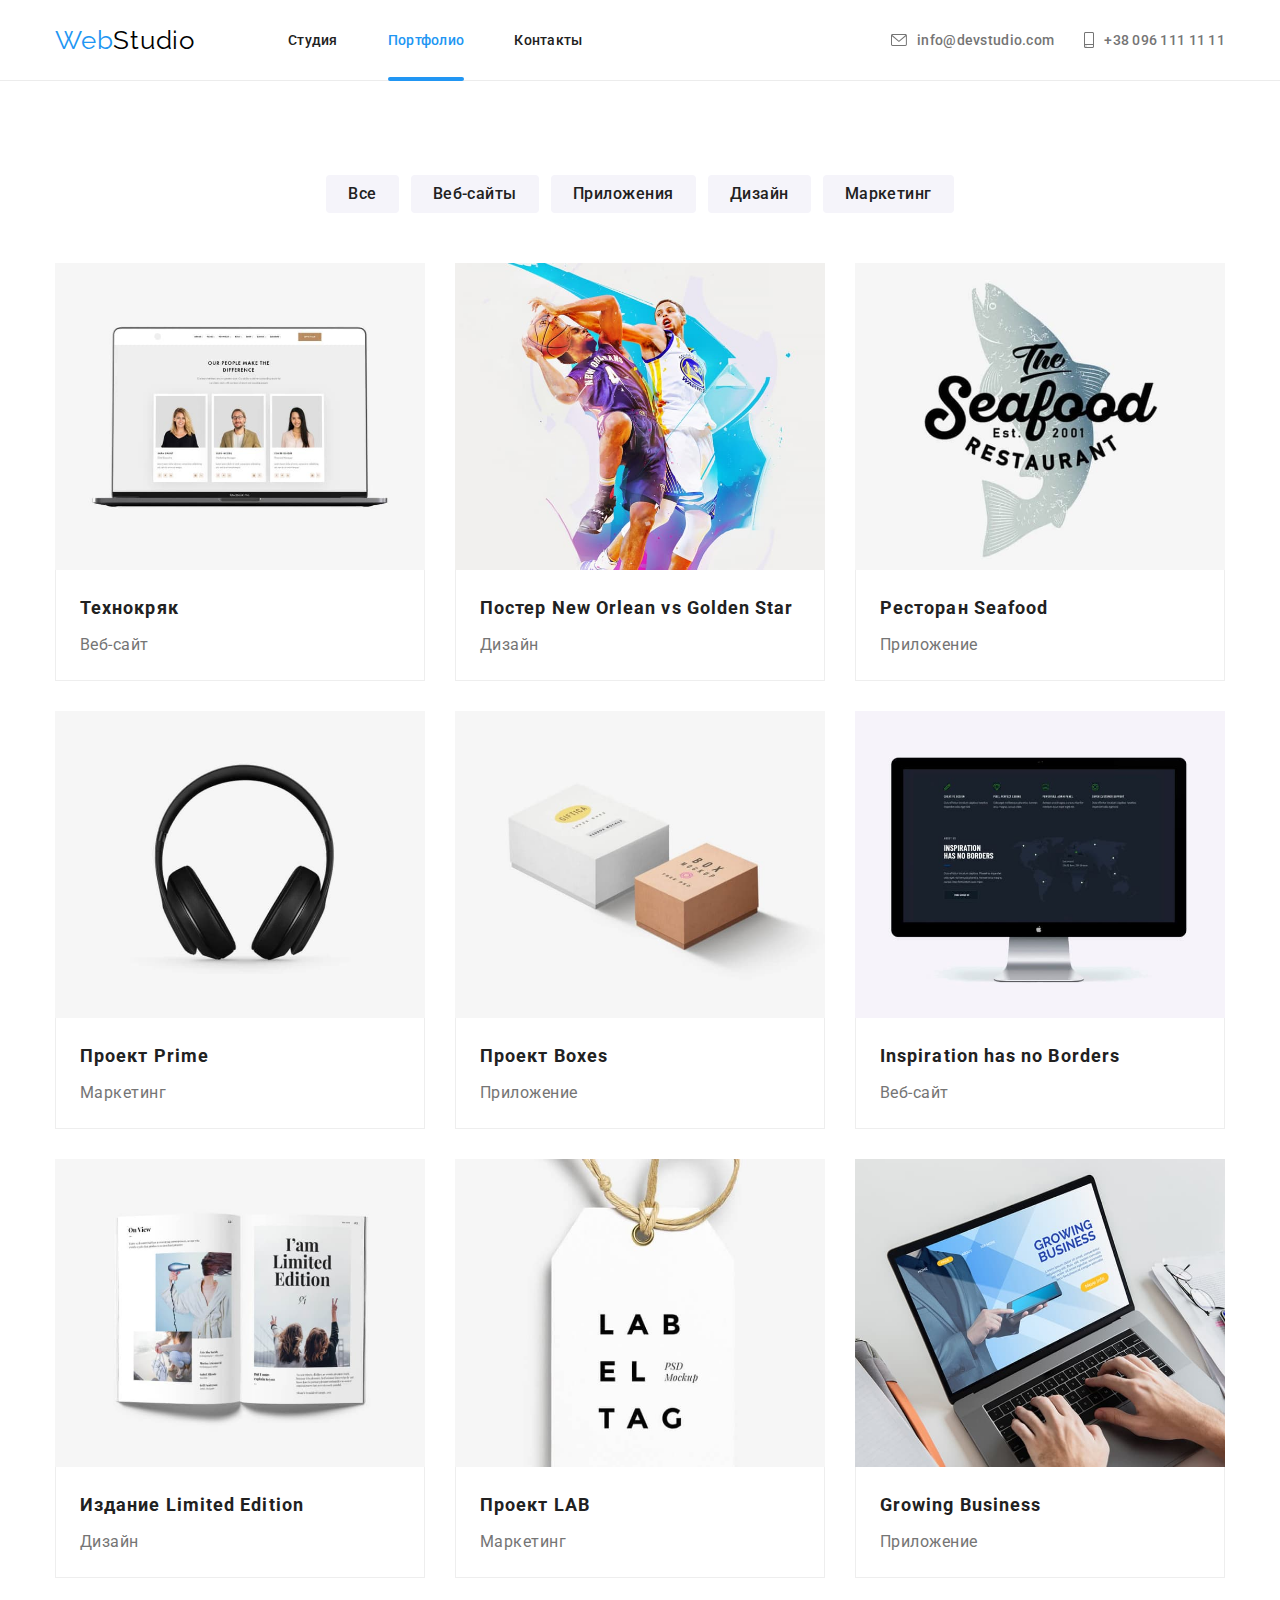
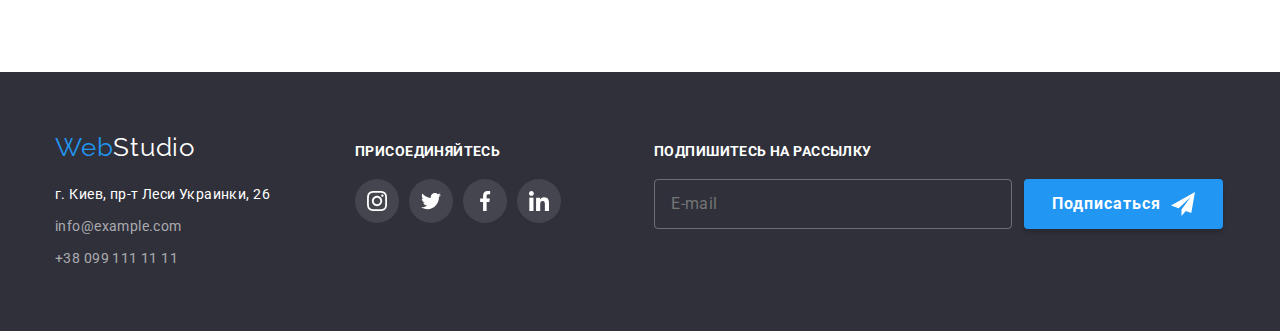
==== commit b6d48023: "picture fixed" ====
--- a/portfolio.html
+++ b/portfolio.html
@@ -417,24 +417,24 @@
                 <picture>
                   <source
                     srcset="
-                      ./images/inspiration-mobile-450.jpg 450w,
-                      ./images/inspiration-mobile-900.jpg 900w
-                    "
-                    media="(max-width: 767px)"
-                    sizes="(max-width: 767px) 100vw"
-                  />
-
-                  <source
-                    srcset="
-                      ./images/inspiration-big-354.jpg 354w,
-                      ./images/inspiration-big-708.jpg 708w
+                      ./images/inspiration-450.jpg 450w,
+                      ./images/inspiration-900.jpg 900w
+                    "
+                    media="(max-width: 767px)"
+                    sizes="(max-width: 767px) 100vw"
+                  />
+
+                  <source
+                    srcset="
+                      ./images/inspiration-354.jpg 354w,
+                      ./images/inspiration-708.jpg 708w
                     "
                     media="(min-width: 768px)"
                     sizes="(min-width: 1200px) 33vw, (min-width: 768px) 50vw, 100vw"
                   />
 
                   <img
-                    src="./images/inspiration-mobile-450.jpg "
+                    src="./images/inspiration-450.jpg "
                     alt="Inspiration has no Borders"
                   />
                 </picture>
--- a/css/main.min.css
+++ b/css/main.min.css
@@ -1,2 +1,2 @@
-/*! modern-normalize v1.0.0 | MIT License | https://github.com/sindresorhus/modern-normalize */*,*::before,*::after{-webkit-box-sizing:border-box;box-sizing:border-box}:root{-moz-tab-size:4;-o-tab-size:4;tab-size:4}html{line-height:1.15;-webkit-text-size-adjust:100%}body{margin:0}body{font-family:system-ui,-apple-system,"Segoe UI",Roboto,Helvetica,Arial,sans-serif,"Apple Color Emoji","Segoe UI Emoji"}hr{height:0;color:inherit}abbr[title]{-webkit-text-decoration:underline dotted;text-decoration:underline dotted}b,strong{font-weight:bolder}code,kbd,samp,pre{font-family:ui-monospace, SFMono-Regular, Consolas, 'Liberation Mono', Menlo, monospace;font-size:1em}small{font-size:80%}sub,sup{font-size:75%;line-height:0;position:relative;vertical-align:baseline}sub{bottom:-0.25em}sup{top:-0.5em}table{text-indent:0;border-color:inherit}button,input,optgroup,select,textarea{font-family:inherit;font-size:100%;line-height:1.15;margin:0}button,select{text-transform:none}button,[type='button'],[type='reset'],[type='submit']{-webkit-appearance:button}::-moz-focus-inner{border-style:none;padding:0}:-moz-focusring{outline:1px dotted ButtonText}:-moz-ui-invalid{box-shadow:none}legend{padding:0}progress{vertical-align:baseline}::-webkit-inner-spin-button,::-webkit-outer-spin-button{height:auto}[type='search']{-webkit-appearance:textfield;outline-offset:-2px}::-webkit-search-decoration{-webkit-appearance:none}::-webkit-file-upload-button{-webkit-appearance:button;font:inherit}summary{display:list-item}body{font-family:'Roboto', sans-serif;color:#212121}li{list-style:none}a{text-decoration:none}address{font-style:normal}img{display:block;max-width:100%;height:auto}h1,h2,h3,h4,h5,h6,p{margin:0}ul{padding:0;margin:0}svg{display:inline-block;fill:currentColor}.container{padding-left:15px;padding-right:15px;margin-left:auto;margin-right:auto}@media screen and (min-width: 480px){.container{max-width:480px}}@media screen and (min-width: 768px){.container{max-width:768px}}@media screen and (min-width: 1200px){.container{max-width:1200px}}.color-button{display:-webkit-inline-box;display:-ms-inline-flexbox;display:inline-flex;border:none;padding:10px 32px;-webkit-box-shadow:0px 4px 4px rgba(0,0,0,0.15);box-shadow:0px 4px 4px rgba(0,0,0,0.15);border-radius:4px;font-weight:700;font-size:16px;line-height:1.875;letter-spacing:0.06em;background-color:#2196f3;color:#fff}.visually-hidden{position:absolute;width:1px;height:1px;margin:-1px;padding:0;overflow:hidden;border:0;clip:rect(0 0 0 0)}.section-title{font-weight:700;text-align:center;letter-spacing:0.03em}.logo{font-family:'Raleway', sans-serif;font-size:24px;line-height:1.167;letter-spacing:0.03em;color:#000}@media screen and (min-width: 1200px){.logo{font-size:26px;line-height:1.192}}.logo__web{color:#2196f3}@media screen and (min-width: 1200px){.logo__header{margin-right:93px}}.logo__footer{display:inline-block;margin-bottom:20px}.logo__studio{color:#fff}.page-header{border-bottom:1px solid #ececec}.navigation{position:relative;display:-webkit-box;display:-ms-flexbox;display:flex;-webkit-box-align:center;-ms-flex-align:center;align-items:center;-webkit-box-pack:justify;-ms-flex-pack:justify;justify-content:space-between;min-height:60px}@media screen and (max-width: 767px){.navigation{overflow:hidden}}.mobile-container{display:none}@media screen and (max-width: 767px){.mobile-container{display:block}}.mobile-menu-button{display:block;border:none;padding:0;background-color:transparent}.mobile-menu-button__burger{display:block;-webkit-transition:fill 250ms cubic-bezier(0.4, 0, 0.2, 1);transition:fill 250ms cubic-bezier(0.4, 0, 0.2, 1)}.mobile-menu-button:hover .mobile-menu-button__burger,.mobile-menu-button:focus .mobile-menu-button__burger{fill:#2196f3}.mobile-menu-content{position:absolute;z-index:999;-webkit-transform:translate(100%, -100%);transform:translate(100%, -100%);padding:48px 40px;-webkit-transition:-webkit-transform 250ms cubic-bezier(0.4, 0, 0.2, 1);transition:-webkit-transform 250ms cubic-bezier(0.4, 0, 0.2, 1);transition:transform 250ms cubic-bezier(0.4, 0, 0.2, 1);transition:transform 250ms cubic-bezier(0.4, 0, 0.2, 1), -webkit-transform 250ms cubic-bezier(0.4, 0, 0.2, 1)}.mobile-menu-content.is-open{position:fixed;top:0;left:0;-webkit-transform:translate(0, 0);transform:translate(0, 0);width:100%;height:100%;max-height:796px;display:-webkit-box;display:-ms-flexbox;display:flex;-webkit-box-orient:vertical;-webkit-box-direction:normal;-ms-flex-direction:column;flex-direction:column;-webkit-box-pack:justify;-ms-flex-pack:justify;justify-content:space-between;background-color:#fff}.mobile-menu-content-button{position:absolute;top:10px;right:15px}.mobile-menu-content-button__close-icon{display:block;-webkit-transition:fill 250ms cubic-bezier(0.4, 0, 0.2, 1);transition:fill 250ms cubic-bezier(0.4, 0, 0.2, 1)}.mobile-menu-content-button:hover .mobile-menu-content-button__close-icon,.mobile-menu-content-button:focus .mobile-menu-content-button__close-icon{fill:#2196f3}.tablet-desktop-container{display:none}@media screen and (min-width: 768px){.tablet-desktop-container{display:-webkit-box;display:-ms-flexbox;display:flex;-webkit-box-align:center;-ms-flex-align:center;align-items:center}}@media screen and (min-width: 1200px){.tablet-desktop-container{width:100%;display:-webkit-box;display:-ms-flexbox;display:flex;-webkit-box-align:center;-ms-flex-align:center;align-items:center;-webkit-box-pack:justify;-ms-flex-pack:justify;justify-content:space-between}}.navigation__list{display:block}@media screen and (min-width: 768px){.navigation__list{display:-webkit-box;display:-ms-flexbox;display:flex;margin-right:84px}}@media screen and (min-width: 1200px){.navigation__list{margin-right:0}}.navigation__item{margin-bottom:32px}.navigation__item:last-child{margin-bottom:0}@media screen and (min-width: 768px){.navigation__item{margin-bottom:0;margin-right:30px}.navigation__item:last-child{margin-right:0}}@media screen and (min-width: 1200px){.navigation__item{margin-right:50px}.navigation__item:last-child{margin-right:0}}.navigation__link{font-weight:500;font-size:40px;line-height:1.175;letter-spacing:0.02em;color:#212121;-webkit-transition:color 250ms cubic-bezier(0.4, 0, 0.2, 1);transition:color 250ms cubic-bezier(0.4, 0, 0.2, 1)}.navigation__link:hover,.navigation__link:focus{color:#2196f3}@media screen and (min-width: 768px){.navigation__link{display:inline-block;padding-top:32px;padding-bottom:32px;font-size:14px;line-height:1.143}}.navigation__link--active{color:#2196f3}@media screen and (min-width: 768px){.navigation__link--active{position:relative}.navigation__link--active::after{content:'';position:absolute;bottom:-1px;left:0;width:100%;height:4px;border-radius:2px;background-color:#2196f3}}.header-address__list{margin-bottom:64px}@media screen and (min-width: 768px){.header-address__list{margin-bottom:0}}@media screen and (min-width: 1200px){.header-address__list{display:-webkit-box;display:-ms-flexbox;display:flex}}.header-address__contact{font-weight:500;letter-spacing:0.02em;color:#757575;-webkit-transition:color 250ms cubic-bezier(0.4, 0, 0.2, 1);transition:color 250ms cubic-bezier(0.4, 0, 0.2, 1)}@media screen and (max-width: 767px){.header-address__contact{font-size:24px;line-height:1.167;-webkit-transition:font-size 250ms cubic-bezier(0.4, 0, 0.2, 1);transition:font-size 250ms cubic-bezier(0.4, 0, 0.2, 1)}.header-address__contact:hover,.header-address__contact:focus{font-size:34px;line-height:1.176;color:#2196f3}}@media screen and (min-width: 768px){.header-address__contact{display:-webkit-inline-box;display:-ms-inline-flexbox;display:inline-flex;-webkit-box-align:center;-ms-flex-align:center;align-items:center;font-size:12px;line-height:1.167}}@media screen and (min-width: 1200px){.header-address__contact{font-size:14px;line-height:1.143}.header-address__contact:hover,.header-address__contact:focus{color:#2196f3}}.header-address__icon{margin-right:8px}@media screen and (min-width: 1200px){.header-address__icon{margin-right:10px}}.header-address__item{margin-bottom:32px}.header-address__item:last-child{margin-bottom:0}@media screen and (min-width: 768px) and (max-width: 1199px){.header-address__item{margin-bottom:10px}}@media screen and (min-width: 1200px){.header-address__item{display:-webkit-inline-box;display:-ms-inline-flexbox;display:inline-flex;-webkit-box-align:center;-ms-flex-align:center;align-items:center;margin-bottom:0;margin-right:30px}.header-address__item:last-child{margin-right:0}}.header-address__social-list{display:-webkit-box;display:-ms-flexbox;display:flex;-ms-flex-wrap:wrap;flex-wrap:wrap}.header-address__social-item{display:-webkit-box;display:-ms-flexbox;display:flex;-webkit-box-align:center;-ms-flex-align:center;align-items:center}.header-address__social-link{display:-webkit-inline-box;display:-ms-inline-flexbox;display:inline-flex;padding:10px;font-weight:500;font-size:18px;line-height:1.22;letter-spacing:0.02em;color:#2196f3}.header-address__social-link--no-padding{padding-left:0}.header-address__vertical-icon{stroke:rgba(33,33,33,0.2)}.hero{margin-left:auto;margin-right:auto;padding-top:118px;padding-bottom:118px;background-image:-webkit-gradient(linear, left top, right top, from(rgba(47,48,58,0.4)), to(rgba(47,48,58,0.4))),url("../images/hero-mobile-480.jpg");background-image:linear-gradient(to right, rgba(47,48,58,0.4), rgba(47,48,58,0.4)),url("../images/hero-mobile-480.jpg");background-size:cover}@media (min-device-pixel-ratio: 2), (-webkit-min-device-pixel-ratio: 2), (min-resolution: 192dpi), (min-resolution: 2dppx){.hero{background-image:-webkit-gradient(linear, left top, right top, from(rgba(47,48,58,0.4)), to(rgba(47,48,58,0.4))),url("../images/hero-mobile2x.jpg");background-image:linear-gradient(to right, rgba(47,48,58,0.4), rgba(47,48,58,0.4)),url("../images/hero-mobile2x.jpg")}}@media screen and (min-width: 768px){.hero{background-image:-webkit-gradient(linear, left top, right top, from(rgba(47,48,58,0.4)), to(rgba(47,48,58,0.4))),url("../images/hero-tablet-768.jpg");background-image:linear-gradient(to right, rgba(47,48,58,0.4), rgba(47,48,58,0.4)),url("../images/hero-tablet-768.jpg")}}@media screen and (min-width: 768px) and (min-device-pixel-ratio: 2), screen and (min-width: 768px) and (-webkit-min-device-pixel-ratio: 2), screen and (min-width: 768px) and (min-resolution: 192dpi), screen and (min-width: 768px) and (min-resolution: 2dppx){.hero{background-image:-webkit-gradient(linear, left top, right top, from(rgba(47,48,58,0.4)), to(rgba(47,48,58,0.4))),url("../images/hero-tablet2x.jpg");background-image:linear-gradient(to right, rgba(47,48,58,0.4), rgba(47,48,58,0.4)),url("../images/hero-tablet2x.jpg")}}@media screen and (min-width: 1200px){.hero{max-width:1600px;padding-top:200px;padding-bottom:200px;background-image:-webkit-gradient(linear, left top, right top, from(rgba(47,48,58,0.4)), to(rgba(47,48,58,0.4))),url("../images/hero-desktop-1600.jpg");background-image:linear-gradient(to right, rgba(47,48,58,0.4), rgba(47,48,58,0.4)),url("../images/hero-desktop-1600.jpg")}}@media screen and (min-width: 1200px) and (min-device-pixel-ratio: 2), screen and (min-width: 1200px) and (-webkit-min-device-pixel-ratio: 2), screen and (min-width: 1200px) and (min-resolution: 192dpi), screen and (min-width: 1200px) and (min-resolution: 2dppx){.hero{background-image:-webkit-gradient(linear, left top, right top, from(rgba(47,48,58,0.4)), to(rgba(47,48,58,0.4))),url("../images/hero-desktop@2x.jpg");background-image:linear-gradient(to right, rgba(47,48,58,0.4), rgba(47,48,58,0.4)),url("../images/hero-desktop@2x.jpg")}}.hero__container{text-align:center}.hero__title{width:360px;margin-bottom:30px;margin-left:auto;margin-right:auto;font-weight:900;font-size:26px;line-height:1.62;letter-spacing:0.06em;text-transform:uppercase;color:#fff}@media screen and (min-width: 1200px){.hero__title{width:696px;font-size:44px;line-height:1.36}}.advantages{padding-top:60px;padding-bottom:60px}@media screen and (min-width: 1200px){.advantages{padding-top:94px;padding-bottom:0}}@media screen and (min-width: 768px){.advantages__list{display:-webkit-box;display:-ms-flexbox;display:flex;-ms-flex-wrap:wrap;flex-wrap:wrap;margin-right:-15px;margin-left:-15px;margin-bottom:-30px}}.advantages__item{margin-bottom:30px}@media screen and (max-width: 767px){.advantages__item:last-child{margin-bottom:0}}@media screen and (min-width: 768px){.advantages__item{margin-right:15px;margin-left:15px;-ms-flex-preferred-size:calc((100% - 60px) / 2);flex-basis:calc((100% - 60px) / 2);text-align:left}}@media screen and (min-width: 1200px){.advantages__item{-ms-flex-preferred-size:calc((100% - 120px) / 4);flex-basis:calc((100% - 120px) / 4)}}.advantages__icon-container{margin-bottom:30px;padding-top:25px;padding-bottom:25px;text-align:center;border-radius:4px;background-color:#f5f4fa}.advantages__title{margin-bottom:10px;text-align:center;font-weight:700;font-size:14px;line-height:1.142;letter-spacing:0.03em;text-transform:uppercase}@media screen and (min-width: 768px){.advantages__title{text-align:left}}.advantages__text{font-weight:400;font-size:14px;line-height:1.71;letter-spacing:0.03em;color:#757575}.projects{padding-top:94px;padding-bottom:94px}@media screen and (max-width: 1199px){.projects{display:none}}.projects__section-title{margin-bottom:50px}@media screen and (min-width: 1200px){.projects__section-title{font-size:36px;line-height:1.167}}.projects__list{display:-webkit-box;display:-ms-flexbox;display:flex;margin-right:-15px;margin-left:-15px}.projects__item{position:relative;-ms-flex-preferred-size:calc((100% - 3 * 30px) / 3);flex-basis:calc((100% - 3 * 30px) / 3);margin-right:15px;margin-left:15px}.projects__description{position:absolute;bottom:0;width:100%;padding:27px 20px;text-align:center;font-weight:700;font-size:14px;line-height:1.143;letter-spacing:0.03em;text-transform:uppercase;color:#fff;background-color:rgba(47,48,58,0.8)}.team{padding-top:60px;padding-bottom:60px;background-color:#f5f4fa}@media screen and (min-width: 1200px){.team{padding-top:94px;padding-bottom:94px}}.team__title{margin-bottom:30px;font-size:28px;line-height:1.179}@media screen and (min-width: 1200px){.team__title{margin-bottom:50px;font-size:36px;line-height:1.167}}.team__person-list{text-align:center}@media screen and (min-width: 768px){.team__person-list{display:-webkit-box;display:-ms-flexbox;display:flex;-ms-flex-wrap:wrap;flex-wrap:wrap;margin-right:-15px;margin-left:-15px;margin-bottom:-30px}}.person-card{margin-bottom:30px;-webkit-box-shadow:0px 1px 3px rgba(0,0,0,0.12),0px 1px 1px rgba(0,0,0,0.14),0px 2px 1px rgba(0,0,0,0.2);box-shadow:0px 1px 3px rgba(0,0,0,0.12),0px 1px 1px rgba(0,0,0,0.14),0px 2px 1px rgba(0,0,0,0.2);border-radius:0px 0px 4px 4px;background-color:#fff}@media screen and (max-width: 767px){.person-card:last-child{margin-bottom:0}}@media screen and (min-width: 768px){.person-card{margin-right:15px;margin-left:15px;-ms-flex-preferred-size:calc((100% - 60px) / 2);flex-basis:calc((100% - 60px) / 2)}}@media screen and (min-width: 1200px){.person-card{-ms-flex-preferred-size:calc((100% - 120px) / 4);flex-basis:calc((100% - 120px) / 4)}}.person-card__description{padding:30px 10px 24px 10px}.person-card__title{margin-bottom:10px;font-weight:500;font-size:16px;line-height:1.188;letter-spacing:0.03em}.person-card__position{margin-bottom:16px;font-weight:400;font-size:16px;line-height:1.188;letter-spacing:0.03em;color:#757575}.team__icons-list{display:-webkit-box;display:-ms-flexbox;display:flex;-webkit-box-align:center;-ms-flex-align:center;align-items:center;-webkit-box-pack:center;-ms-flex-pack:center;justify-content:center}.team__icons-item{margin-right:10px}.team__icons-item:last-child{margin-right:0}.team__icon-link{padding:12px;display:-webkit-inline-box;display:-ms-inline-flexbox;display:inline-flex;border-radius:50%;color:#afb1b8;-webkit-transition:color 250ms cubic-bezier(0.4, 0, 0.2, 1),background-color 250ms cubic-bezier(0.4, 0, 0.2, 1);transition:color 250ms cubic-bezier(0.4, 0, 0.2, 1),background-color 250ms cubic-bezier(0.4, 0, 0.2, 1)}.team__icon-link:hover,.team__icon-link:focus{background-color:#2196f3;color:#fff}.customers{padding-top:60px;padding-bottom:60px}@media screen and (min-width: 1200px){.customers{padding-top:94px;padding-bottom:94px}}.customers__title{margin-bottom:30px;font-weight:700;font-size:28px;line-height:1.179;letter-spacing:0.03em}@media screen and (min-width: 1200px){.customers__title{margin-bottom:50px;font-size:36px;line-height:1.167}}.customers__list{display:-webkit-box;display:-ms-flexbox;display:flex;-ms-flex-wrap:wrap;flex-wrap:wrap;margin-bottom:-30px}@media screen and (min-width: 768px){.customers__list{margin-right:-15px;margin-left:-15px}}.customers__item{-ms-flex-preferred-size:calc((100% - 30px) / 2);flex-basis:calc((100% - 30px) / 2);margin-right:30px;margin-bottom:30px}@media screen and (max-width: 767px){.customers__item:nth-child(2n){margin-right:0}}@media screen and (min-width: 768px){.customers__item{-ms-flex-preferred-size:calc((100% - 3 * 30px) / 3);flex-basis:calc((100% - 3 * 30px) / 3);margin-right:15px;margin-left:15px}}@media screen and (min-width: 1200px){.customers__item{-ms-flex-preferred-size:calc((100% - 6 * 30px) / 6);flex-basis:calc((100% - 6 * 30px) / 6)}}.customers__link{display:-webkit-inline-box;display:-ms-inline-flexbox;display:inline-flex;width:100%;height:90px;border:1px solid #afb1b8;border-radius:4px;outline:none;-webkit-box-pack:center;-ms-flex-pack:center;justify-content:center;-webkit-box-align:center;-ms-flex-align:center;align-items:center;color:#afb1b8;-webkit-transition:color 250ms cubic-bezier(0.4, 0, 0.2, 1),border-color 250ms cubic-bezier(0.4, 0, 0.2, 1);transition:color 250ms cubic-bezier(0.4, 0, 0.2, 1),border-color 250ms cubic-bezier(0.4, 0, 0.2, 1)}.customers__link:hover,.customers__link:focus{color:#2196f3;border-color:#2196f3}.main-footer{background-color:#2f303a;padding-top:60px;padding-bottom:60px;text-align:center}@media screen and (min-width: 1200px){.main-footer__container{display:-webkit-box;display:-ms-flexbox;display:flex;-webkit-box-align:baseline;-ms-flex-align:baseline;align-items:baseline}}@media screen and (min-width: 768px){.main-footer__tablet-wrapper{display:-webkit-box;display:-ms-flexbox;display:flex;-ms-flex-pack:distribute;justify-content:space-around;-webkit-box-align:baseline;-ms-flex-align:baseline;align-items:baseline;margin-bottom:60px}}@media screen and (min-width: 1200px){.main-footer__tablet-wrapper{text-align:left;margin-right:93px;margin-bottom:0}}.footer-address{margin-bottom:60px}@media screen and (min-width: 768px){.footer-address{margin-bottom:0}}@media screen and (min-width: 1200px){.footer-address{margin-right:85px}}.footer-address__text{margin-bottom:8px;font-weight:400;font-size:14px;line-height:1.71;letter-spacing:0.03em;color:#fff}.footer-address__item{margin-bottom:8px}.footer-address__item:last-child{margin-bottom:0}.footer-address__contact{font-weight:400;font-size:14px;line-height:1.71;letter-spacing:0.03em;color:rgba(255,255,255,0.6)}.footer-join{margin-bottom:60px}@media screen and (min-width: 768px){.footer-join{margin-bottom:0}}.footer-join__text{margin-bottom:20px;font-weight:700;font-size:14px;line-height:1.143;letter-spacing:0.03em;text-transform:uppercase;color:#fff}.footer-join__list{display:-webkit-box;display:-ms-flexbox;display:flex;-webkit-box-align:center;-ms-flex-align:center;align-items:center;-webkit-box-pack:center;-ms-flex-pack:center;justify-content:center}.footer-join__item{margin-right:10px}.footer-join__item:last-child{margin-right:0}.footer-join__link{display:-webkit-inline-box;display:-ms-inline-flexbox;display:inline-flex;padding:12px;border-radius:50%;background-color:rgba(255,255,255,0.1);color:#fff;-webkit-transition:background-color 250ms cubic-bezier(0.4, 0, 0.2, 1);transition:background-color 250ms cubic-bezier(0.4, 0, 0.2, 1)}.footer-join__link:hover,.footer-join__link:focus{background-color:#2196f3}@media screen and (min-width: 1200px){.footer-subscribe{display:-webkit-box;display:-ms-flexbox;display:flex;-webkit-box-align:end;-ms-flex-align:end;align-items:flex-end}}.footer-subscribe__container{margin-bottom:20px}@media screen and (min-width: 1200px){.footer-subscribe__container{margin-bottom:0}}.footer-subscribe__label{display:block;margin-bottom:20px;font-weight:700;font-size:14px;line-height:1.143;letter-spacing:0.03em;text-transform:uppercase;color:#fff}@media screen and (min-width: 1200px){.footer-subscribe__label{text-align:left}}.footer-subscribe__input{max-width:450px;width:100%;border:1px solid rgba(255,255,255,0.3);border-radius:4px;padding:15px 16px;background-color:transparent;font-weight:400;font-size:16px;line-height:1.25;letter-spacing:0.03em;color:rgba(255,255,255,0.6)}@media screen and (min-width: 1200px){.footer-subscribe__input{height:50px;width:358px;margin-right:12px}}.footer-subscribe__button{padding:10px 28px;-webkit-box-align:center;-ms-flex-align:center;align-items:center}@media screen and (min-width: 1200px){.footer-subscribe__button{display:-webkit-inline-box;display:-ms-inline-flexbox;display:inline-flex}}.footer-subscribe__icon{margin-left:10px}.backdrop{position:fixed;top:0;left:0;width:100%;height:100%;background-color:rgba(0,0,0,0.2);opacity:1;-webkit-transform:translateX(0%);transform:translateX(0%);-webkit-transition:-webkit-transform 250ms cubic-bezier(0.4, 0, 0.2, 1);transition:-webkit-transform 250ms cubic-bezier(0.4, 0, 0.2, 1);transition:transform 250ms cubic-bezier(0.4, 0, 0.2, 1);transition:transform 250ms cubic-bezier(0.4, 0, 0.2, 1), -webkit-transform 250ms cubic-bezier(0.4, 0, 0.2, 1)}.backdrop.is-hidden{opacity:0;visibility:hidden;pointer-events:none;-webkit-transform:translateX(-100%);transform:translateX(-100%)}.modal{position:absolute;top:50%;left:50%;max-width:450px;width:100vw;max-height:100vh;padding:40px;border-radius:4px;background-color:#fff;-webkit-box-shadow:0px 1px 3px rgba(0,0,0,0.12),0px 1px 1px rgba(0,0,0,0.14),0px 2px 1px rgba(0,0,0,0.2);box-shadow:0px 1px 3px rgba(0,0,0,0.12),0px 1px 1px rgba(0,0,0,0.14),0px 2px 1px rgba(0,0,0,0.2);-webkit-transform:translate(-50%, -50%) scale(1);transform:translate(-50%, -50%) scale(1);-webkit-transition:-webkit-transform 250ms cubic-bezier(0.4, 0, 0.2, 1);transition:-webkit-transform 250ms cubic-bezier(0.4, 0, 0.2, 1);transition:transform 250ms cubic-bezier(0.4, 0, 0.2, 1);transition:transform 250ms cubic-bezier(0.4, 0, 0.2, 1), -webkit-transform 250ms cubic-bezier(0.4, 0, 0.2, 1)}.backdrop.is-hidden .modal{-webkit-transform:translate(-50%, -50%) scale(1.1);transform:translate(-50%, -50%) scale(1.1)}@media screen and (min-width: 1200px){.modal{min-width:528px}}.close-button{position:absolute;top:8px;right:8px;width:30px;height:30px;border:1px solid rgba(0,0,0,0.1);border-radius:50%;padding:6px;background-color:transparent;-webkit-transition:color 250ms cubic-bezier(0.4, 0, 0.2, 1);transition:color 250ms cubic-bezier(0.4, 0, 0.2, 1)}.close-button:hover,.close-button:focus{color:#2196f3}.modal__title{margin-bottom:12px;text-align:center;font-weight:700;font-size:20px;line-height:1.5;letter-spacing:0.03em}@media screen and (min-width: 1200px){.modal__title{line-height:1.15}}.modal__label{display:-webkit-box;display:-ms-flexbox;display:flex;-webkit-box-orient:vertical;-webkit-box-direction:normal;-ms-flex-direction:column;flex-direction:column;width:370px;max-width:100%;margin-bottom:10px;font-size:12px;line-height:1.167;letter-spacing:0.01em;color:#757575;-webkit-transition:color 250ms cubic-bezier(0.4, 0, 0.2, 1);transition:color 250ms cubic-bezier(0.4, 0, 0.2, 1)}.modal__label:hover{color:#2196f3}@media screen and (min-width: 1200px){.modal__label{min-width:448px}}.modal__input-container{position:relative;margin-top:4px}.modal__input{padding:11px 12px 11px 42px;border:1px solid rgba(33,33,33,0.2);border-radius:4px;width:100%;outline:none;font-size:14px;line-height:1.167;letter-spacing:0.01em;-webkit-transition:border-color 250ms cubic-bezier(0.4, 0, 0.2, 1);transition:border-color 250ms cubic-bezier(0.4, 0, 0.2, 1)}.modal__input:hover,.modal__input:focus{border-color:#2196f3}.modal__input:placeholder-shown{font-size:14px;line-height:1.167;letter-spacing:0.01em;color:rgba(117,117,117,0.5)}.modal__icon{position:absolute;top:11px;left:12px;fill:#212121;-webkit-transition:fill 250ms cubic-bezier(0.4, 0, 0.2, 1);transition:fill 250ms cubic-bezier(0.4, 0, 0.2, 1)}.modal__input:hover+.modal__icon,.modal__input:focus+.modal__icon{fill:#2196f3}.modal__label--indented{margin-bottom:20px}.modal__input--textarea{width:370px;max-width:100%;height:120px;margin-top:4px;padding:12px 16px;resize:none}@media screen and (min-width: 1200px){.modal__input--textarea{min-width:448px}}.policy__label{display:-webkit-box;display:-ms-flexbox;display:flex;-webkit-box-align:center;-ms-flex-align:center;align-items:center;-webkit-box-pack:center;-ms-flex-pack:center;justify-content:center;-ms-flex-wrap:wrap;flex-wrap:wrap;width:370px;max-width:100%;margin-bottom:30px;cursor:pointer;font-size:12px;line-height:1.167;letter-spacing:0.03em}@media screen and (min-width: 1200px){.policy__label{width:425px;font-size:14px;line-height:1.71}}.policy__icon{width:16px;height:15px;border:2px solid #212121;border-radius:2px;margin-right:8px;-webkit-transition:border 250ms cubic-bezier(0.4, 0, 0.2, 1);transition:border 250ms cubic-bezier(0.4, 0, 0.2, 1)}.policy__input:focus+.policy__icon{border:2px solid #2196f3}.policy__input:checked+.policy__icon{border:none;background-image:url("../images/icon-checked.svg")}.policy__link{-webkit-text-decoration-line:underline;text-decoration-line:underline;color:#2196f3}.modal__sending-container{text-align:center}@media screen and (min-width: 1200px){.modal__sending-button{padding:10px 55px}}.portfolio__container{padding-top:60px;padding-bottom:60px}@media screen and (min-width: 1200px){.portfolio__container{padding-top:94px;padding-bottom:94px}}.filter__list{margin-bottom:25px}@media screen and (min-width: 768px){.filter__list{text-align:center;margin-bottom:15px}}@media screen and (min-width: 1200px){.filter__list{margin-bottom:35px}}.filter__item{display:-webkit-inline-box;display:-ms-inline-flexbox;display:inline-flex;margin-right:8px;margin-bottom:15px}.filter__item:last-child{margin-right:0}.filter__button{padding:6px 22px;border:none;border-radius:4px;background-color:#f5f4fa;font-weight:500;font-size:16px;line-height:1.62;letter-spacing:0.03em;color:#212121;-webkit-transition:background-color 250ms cubic-bezier(0.4, 0, 0.2, 1),color 250ms cubic-bezier(0.4, 0, 0.2, 1),-webkit-box-shadow 250ms cubic-bezier(0.4, 0, 0.2, 1);transition:background-color 250ms cubic-bezier(0.4, 0, 0.2, 1),color 250ms cubic-bezier(0.4, 0, 0.2, 1),-webkit-box-shadow 250ms cubic-bezier(0.4, 0, 0.2, 1);transition:background-color 250ms cubic-bezier(0.4, 0, 0.2, 1),color 250ms cubic-bezier(0.4, 0, 0.2, 1),box-shadow 250ms cubic-bezier(0.4, 0, 0.2, 1);transition:background-color 250ms cubic-bezier(0.4, 0, 0.2, 1),color 250ms cubic-bezier(0.4, 0, 0.2, 1),box-shadow 250ms cubic-bezier(0.4, 0, 0.2, 1),-webkit-box-shadow 250ms cubic-bezier(0.4, 0, 0.2, 1)}.filter__button:hover,.filter__button:focus{background-color:#2196f3;-webkit-box-shadow:0px 3px 1px rgba(0,0,0,0.1),0px 1px 2px rgba(0,0,0,0.08),0px 2px 2px rgba(0,0,0,0.12);box-shadow:0px 3px 1px rgba(0,0,0,0.1),0px 1px 2px rgba(0,0,0,0.08),0px 2px 2px rgba(0,0,0,0.12);color:#fff}.portfolio__cards-list{display:-webkit-box;display:-ms-flexbox;display:flex;-ms-flex-wrap:wrap;flex-wrap:wrap;-webkit-box-pack:start;-ms-flex-pack:start;justify-content:flex-start}@media screen and (min-width: 768px){.portfolio__cards-list{margin-right:-15px;margin-left:-15px;margin-bottom:-30px}}.portfolio__card{width:450px;margin-bottom:30px;-webkit-transition:-webkit-box-shadow 250ms cubic-bezier(0.4, 0, 0.2, 1);transition:-webkit-box-shadow 250ms cubic-bezier(0.4, 0, 0.2, 1);transition:box-shadow 250ms cubic-bezier(0.4, 0, 0.2, 1);transition:box-shadow 250ms cubic-bezier(0.4, 0, 0.2, 1), -webkit-box-shadow 250ms cubic-bezier(0.4, 0, 0.2, 1)}.portfolio__card:hover{-webkit-box-shadow:0px 1px 1px rgba(0,0,0,0.12),0px 4px 4px rgba(0,0,0,0.06),1px 4px 6px rgba(0,0,0,0.16);box-shadow:0px 1px 1px rgba(0,0,0,0.12),0px 4px 4px rgba(0,0,0,0.06),1px 4px 6px rgba(0,0,0,0.16)}@media screen and (min-width: 768px){.portfolio__card{display:-webkit-box;display:-ms-flexbox;display:flex;-webkit-box-orient:vertical;-webkit-box-direction:normal;-ms-flex-direction:column;flex-direction:column;margin-right:15px;margin-left:15px;-ms-flex-preferred-size:calc((100% - 30px * 2) / 2);flex-basis:calc((100% - 30px * 2) / 2)}}@media screen and (min-width: 1200px){.portfolio__card{-ms-flex-preferred-size:calc((100% - 30px * 3) / 3);flex-basis:calc((100% - 30px * 3) / 3)}}.portfolio__thumb{position:relative;overflow:hidden}.portfolio__text{position:absolute;top:0;left:0;bottom:0;right:0;-webkit-transform:translateY(101%);transform:translateY(101%);display:-webkit-box;display:-ms-flexbox;display:flex;-webkit-box-align:center;-ms-flex-align:center;align-items:center;padding:24px;font-size:18px;line-height:1.56;letter-spacing:0.03em;color:#fff;background-color:rgba(33,150,243,0.9);-webkit-transition:-webkit-transform 250ms cubic-bezier(0.4, 0, 0.2, 1);transition:-webkit-transform 250ms cubic-bezier(0.4, 0, 0.2, 1);transition:transform 250ms cubic-bezier(0.4, 0, 0.2, 1);transition:transform 250ms cubic-bezier(0.4, 0, 0.2, 1), -webkit-transform 250ms cubic-bezier(0.4, 0, 0.2, 1)}.portfolio__card:hover .portfolio__text{-webkit-transform:translateY(0);transform:translateY(0)}.portfolio__description{-webkit-box-flex:1;-ms-flex-positive:1;flex-grow:1;padding:20px 24px;border:1px solid #eee;border-top:none}.portfolio__card-title{margin-bottom:4px;font-weight:700;font-size:18px;line-height:2;letter-spacing:0.06em}.portfolio__project-type{font-size:16px;line-height:1.875;letter-spacing:0.03em;color:#757575}
+/*! modern-normalize v1.0.0 | MIT License | https://github.com/sindresorhus/modern-normalize */*,*::before,*::after{-webkit-box-sizing:border-box;box-sizing:border-box}:root{-moz-tab-size:4;-o-tab-size:4;tab-size:4}html{line-height:1.15;-webkit-text-size-adjust:100%}body{margin:0}body{font-family:system-ui,-apple-system,"Segoe UI",Roboto,Helvetica,Arial,sans-serif,"Apple Color Emoji","Segoe UI Emoji"}hr{height:0;color:inherit}abbr[title]{-webkit-text-decoration:underline dotted;text-decoration:underline dotted}b,strong{font-weight:bolder}code,kbd,samp,pre{font-family:ui-monospace, SFMono-Regular, Consolas, 'Liberation Mono', Menlo, monospace;font-size:1em}small{font-size:80%}sub,sup{font-size:75%;line-height:0;position:relative;vertical-align:baseline}sub{bottom:-0.25em}sup{top:-0.5em}table{text-indent:0;border-color:inherit}button,input,optgroup,select,textarea{font-family:inherit;font-size:100%;line-height:1.15;margin:0}button,select{text-transform:none}button,[type='button'],[type='reset'],[type='submit']{-webkit-appearance:button}::-moz-focus-inner{border-style:none;padding:0}:-moz-focusring{outline:1px dotted ButtonText}:-moz-ui-invalid{box-shadow:none}legend{padding:0}progress{vertical-align:baseline}::-webkit-inner-spin-button,::-webkit-outer-spin-button{height:auto}[type='search']{-webkit-appearance:textfield;outline-offset:-2px}::-webkit-search-decoration{-webkit-appearance:none}::-webkit-file-upload-button{-webkit-appearance:button;font:inherit}summary{display:list-item}body{font-family:'Roboto', sans-serif;color:#212121}li{list-style:none}a{text-decoration:none}address{font-style:normal}img{display:block;max-width:100%;height:auto}h1,h2,h3,h4,h5,h6,p{margin:0}ul{padding:0;margin:0}svg{display:inline-block;fill:currentColor}.container{padding-left:15px;padding-right:15px;margin-left:auto;margin-right:auto}@media screen and (min-width: 480px){.container{max-width:480px}}@media screen and (min-width: 768px){.container{max-width:768px}}@media screen and (min-width: 1200px){.container{max-width:1200px}}.color-button{display:-webkit-inline-box;display:-ms-inline-flexbox;display:inline-flex;border:none;padding:10px 32px;-webkit-box-shadow:0px 4px 4px rgba(0,0,0,0.15);box-shadow:0px 4px 4px rgba(0,0,0,0.15);border-radius:4px;font-weight:700;font-size:16px;line-height:1.875;letter-spacing:0.06em;background-color:#2196f3;color:#fff}.visually-hidden{position:absolute;width:1px;height:1px;margin:-1px;padding:0;overflow:hidden;border:0;clip:rect(0 0 0 0)}.section-title{font-weight:700;text-align:center;letter-spacing:0.03em}.logo{font-family:'Raleway', sans-serif;font-size:24px;line-height:1.167;letter-spacing:0.03em;color:#000}@media screen and (min-width: 1200px){.logo{font-size:26px;line-height:1.192}}.logo__web{color:#2196f3}@media screen and (min-width: 1200px){.logo__header{margin-right:93px}}.logo__footer{display:inline-block;margin-bottom:20px}.logo__studio{color:#fff}.page-header{border-bottom:1px solid #ececec}.navigation{position:relative;display:-webkit-box;display:-ms-flexbox;display:flex;-webkit-box-align:center;-ms-flex-align:center;align-items:center;-webkit-box-pack:justify;-ms-flex-pack:justify;justify-content:space-between;min-height:60px}@media screen and (max-width: 767px){.navigation{overflow:hidden}}.mobile-container{display:none}@media screen and (max-width: 767px){.mobile-container{display:block}}.mobile-menu-button{display:block;border:none;padding:0;background-color:transparent}.mobile-menu-button__burger{display:block;-webkit-transition:fill 250ms cubic-bezier(0.4, 0, 0.2, 1);transition:fill 250ms cubic-bezier(0.4, 0, 0.2, 1)}.mobile-menu-button:hover .mobile-menu-button__burger,.mobile-menu-button:focus .mobile-menu-button__burger{fill:#2196f3}.mobile-menu-content{position:absolute;z-index:999;-webkit-transform:translate(100%, -100%);transform:translate(100%, -100%);padding:48px 40px;-webkit-transition:-webkit-transform 250ms cubic-bezier(0.4, 0, 0.2, 1);transition:-webkit-transform 250ms cubic-bezier(0.4, 0, 0.2, 1);transition:transform 250ms cubic-bezier(0.4, 0, 0.2, 1);transition:transform 250ms cubic-bezier(0.4, 0, 0.2, 1), -webkit-transform 250ms cubic-bezier(0.4, 0, 0.2, 1)}.mobile-menu-content.is-open{position:fixed;top:0;left:0;-webkit-transform:translate(0, 0);transform:translate(0, 0);width:100%;height:100%;max-height:796px;display:-webkit-box;display:-ms-flexbox;display:flex;-webkit-box-orient:vertical;-webkit-box-direction:normal;-ms-flex-direction:column;flex-direction:column;-webkit-box-pack:justify;-ms-flex-pack:justify;justify-content:space-between;background-color:#fff}.mobile-menu-content-button{position:absolute;top:10px;right:15px}.mobile-menu-content-button__close-icon{display:block;-webkit-transition:fill 250ms cubic-bezier(0.4, 0, 0.2, 1);transition:fill 250ms cubic-bezier(0.4, 0, 0.2, 1)}.mobile-menu-content-button:hover .mobile-menu-content-button__close-icon,.mobile-menu-content-button:focus .mobile-menu-content-button__close-icon{fill:#2196f3}.tablet-desktop-container{display:none}@media screen and (min-width: 768px){.tablet-desktop-container{display:-webkit-box;display:-ms-flexbox;display:flex;-webkit-box-align:center;-ms-flex-align:center;align-items:center}}@media screen and (min-width: 1200px){.tablet-desktop-container{width:100%;display:-webkit-box;display:-ms-flexbox;display:flex;-webkit-box-align:center;-ms-flex-align:center;align-items:center;-webkit-box-pack:justify;-ms-flex-pack:justify;justify-content:space-between}}.navigation__list{display:block}@media screen and (min-width: 768px){.navigation__list{display:-webkit-box;display:-ms-flexbox;display:flex;margin-right:84px}}@media screen and (min-width: 1200px){.navigation__list{margin-right:0}}.navigation__item{margin-bottom:32px}.navigation__item:last-child{margin-bottom:0}@media screen and (min-width: 768px){.navigation__item{margin-bottom:0;margin-right:30px}.navigation__item:last-child{margin-right:0}}@media screen and (min-width: 1200px){.navigation__item{margin-right:50px}.navigation__item:last-child{margin-right:0}}.navigation__link{font-weight:500;font-size:40px;line-height:1.175;letter-spacing:0.02em;color:#212121;-webkit-transition:color 250ms cubic-bezier(0.4, 0, 0.2, 1);transition:color 250ms cubic-bezier(0.4, 0, 0.2, 1)}.navigation__link:hover,.navigation__link:focus{color:#2196f3}@media screen and (min-width: 768px){.navigation__link{display:inline-block;padding-top:32px;padding-bottom:32px;font-size:14px;line-height:1.143}}.navigation__link--active{color:#2196f3}@media screen and (min-width: 768px){.navigation__link--active{position:relative}.navigation__link--active::after{content:'';position:absolute;bottom:-1px;left:0;width:100%;height:4px;border-radius:2px;background-color:#2196f3}}.header-address__list{margin-bottom:64px}@media screen and (min-width: 768px){.header-address__list{margin-bottom:0}}@media screen and (min-width: 1200px){.header-address__list{display:-webkit-box;display:-ms-flexbox;display:flex}}.header-address__contact{font-weight:500;letter-spacing:0.02em;color:#757575;-webkit-transition:color 250ms cubic-bezier(0.4, 0, 0.2, 1);transition:color 250ms cubic-bezier(0.4, 0, 0.2, 1)}@media screen and (max-width: 767px){.header-address__contact{font-size:24px;line-height:1.167;-webkit-transition:font-size 250ms cubic-bezier(0.4, 0, 0.2, 1);transition:font-size 250ms cubic-bezier(0.4, 0, 0.2, 1)}.header-address__contact:hover,.header-address__contact:focus{font-size:34px;line-height:1.176;color:#2196f3}}@media screen and (min-width: 768px){.header-address__contact{display:-webkit-inline-box;display:-ms-inline-flexbox;display:inline-flex;-webkit-box-align:center;-ms-flex-align:center;align-items:center;font-size:12px;line-height:1.167}}@media screen and (min-width: 1200px){.header-address__contact{font-size:14px;line-height:1.143}.header-address__contact:hover,.header-address__contact:focus{color:#2196f3}}.header-address__icon{margin-right:8px}@media screen and (min-width: 1200px){.header-address__icon{margin-right:10px}}.header-address__item{margin-bottom:32px}.header-address__item:last-child{margin-bottom:0}@media screen and (min-width: 768px) and (max-width: 1199px){.header-address__item{margin-bottom:10px}}@media screen and (min-width: 1200px){.header-address__item{display:-webkit-inline-box;display:-ms-inline-flexbox;display:inline-flex;-webkit-box-align:center;-ms-flex-align:center;align-items:center;margin-bottom:0;margin-right:30px}.header-address__item:last-child{margin-right:0}}.header-address__social-list{display:-webkit-box;display:-ms-flexbox;display:flex;-ms-flex-wrap:wrap;flex-wrap:wrap}.header-address__social-item{display:-webkit-box;display:-ms-flexbox;display:flex;-webkit-box-align:center;-ms-flex-align:center;align-items:center}.header-address__social-link{display:-webkit-inline-box;display:-ms-inline-flexbox;display:inline-flex;padding:10px;font-weight:500;font-size:18px;line-height:1.22;letter-spacing:0.02em;color:#2196f3}.header-address__social-link--no-padding{padding-left:0}.header-address__vertical-icon{stroke:rgba(33,33,33,0.2)}.hero{margin-left:auto;margin-right:auto;padding-top:118px;padding-bottom:118px;background-image:-webkit-gradient(linear, left top, right top, from(rgba(47,48,58,0.4)), to(rgba(47,48,58,0.4))),url("../images/hero-mobile-480.jpg");background-image:linear-gradient(to right, rgba(47,48,58,0.4), rgba(47,48,58,0.4)),url("../images/hero-mobile-480.jpg");background-size:cover}@media (min-device-pixel-ratio: 2), (-webkit-min-device-pixel-ratio: 2), (min-resolution: 192dpi), (min-resolution: 2dppx){.hero{background-image:-webkit-gradient(linear, left top, right top, from(rgba(47,48,58,0.4)), to(rgba(47,48,58,0.4))),url("../images/hero-mobile2x.jpg");background-image:linear-gradient(to right, rgba(47,48,58,0.4), rgba(47,48,58,0.4)),url("../images/hero-mobile2x.jpg")}}@media screen and (min-width: 768px){.hero{background-image:-webkit-gradient(linear, left top, right top, from(rgba(47,48,58,0.4)), to(rgba(47,48,58,0.4))),url("../images/hero-tablet-768.jpg");background-image:linear-gradient(to right, rgba(47,48,58,0.4), rgba(47,48,58,0.4)),url("../images/hero-tablet-768.jpg")}}@media screen and (min-width: 768px) and (min-device-pixel-ratio: 2), screen and (min-width: 768px) and (-webkit-min-device-pixel-ratio: 2), screen and (min-width: 768px) and (min-resolution: 192dpi), screen and (min-width: 768px) and (min-resolution: 2dppx){.hero{background-image:-webkit-gradient(linear, left top, right top, from(rgba(47,48,58,0.4)), to(rgba(47,48,58,0.4))),url("../images/hero-tablet2x.jpg");background-image:linear-gradient(to right, rgba(47,48,58,0.4), rgba(47,48,58,0.4)),url("../images/hero-tablet2x.jpg")}}@media screen and (min-width: 1200px){.hero{max-width:1600px;padding-top:200px;padding-bottom:200px;background-image:-webkit-gradient(linear, left top, right top, from(rgba(47,48,58,0.4)), to(rgba(47,48,58,0.4))),url("../images/hero-desktop-1600.jpg");background-image:linear-gradient(to right, rgba(47,48,58,0.4), rgba(47,48,58,0.4)),url("../images/hero-desktop-1600.jpg")}}@media screen and (min-width: 1200px) and (min-device-pixel-ratio: 2), screen and (min-width: 1200px) and (-webkit-min-device-pixel-ratio: 2), screen and (min-width: 1200px) and (min-resolution: 192dpi), screen and (min-width: 1200px) and (min-resolution: 2dppx){.hero{background-image:-webkit-gradient(linear, left top, right top, from(rgba(47,48,58,0.4)), to(rgba(47,48,58,0.4))),url("../images/hero-desktop@2x.jpg");background-image:linear-gradient(to right, rgba(47,48,58,0.4), rgba(47,48,58,0.4)),url("../images/hero-desktop@2x.jpg")}}.hero__container{text-align:center}.hero__title{width:360px;margin-bottom:30px;margin-left:auto;margin-right:auto;font-weight:900;font-size:26px;line-height:1.62;letter-spacing:0.06em;text-transform:uppercase;color:#fff}@media screen and (min-width: 1200px){.hero__title{width:696px;font-size:44px;line-height:1.36}}.advantages{padding-top:60px;padding-bottom:60px}@media screen and (min-width: 1200px){.advantages{padding-top:94px;padding-bottom:0}}@media screen and (min-width: 768px){.advantages__list{display:-webkit-box;display:-ms-flexbox;display:flex;-ms-flex-wrap:wrap;flex-wrap:wrap;margin-right:-15px;margin-left:-15px;margin-bottom:-30px}}.advantages__item{margin-bottom:30px}@media screen and (max-width: 767px){.advantages__item:last-child{margin-bottom:0}}@media screen and (min-width: 768px){.advantages__item{margin-right:15px;margin-left:15px;-ms-flex-preferred-size:calc((100% - 60px) / 2);flex-basis:calc((100% - 60px) / 2);text-align:left}}@media screen and (min-width: 1200px){.advantages__item{-ms-flex-preferred-size:calc((100% - 120px) / 4);flex-basis:calc((100% - 120px) / 4)}}.advantages__icon-container{margin-bottom:30px;padding-top:25px;padding-bottom:25px;text-align:center;border-radius:4px;background-color:#f5f4fa}.advantages__title{margin-bottom:10px;text-align:center;font-weight:700;font-size:14px;line-height:1.142;letter-spacing:0.03em;text-transform:uppercase}@media screen and (min-width: 768px){.advantages__title{text-align:left}}.advantages__text{font-weight:400;font-size:14px;line-height:1.71;letter-spacing:0.03em;color:#757575}.projects{padding-top:94px;padding-bottom:94px}@media screen and (max-width: 1199px){.projects{display:none}}.projects__section-title{margin-bottom:50px}@media screen and (min-width: 1200px){.projects__section-title{font-size:36px;line-height:1.167}}.projects__list{display:-webkit-box;display:-ms-flexbox;display:flex;margin-right:-15px;margin-left:-15px}.projects__item{position:relative;-ms-flex-preferred-size:calc((100% - 3 * 30px) / 3);flex-basis:calc((100% - 3 * 30px) / 3);margin-right:15px;margin-left:15px}.projects__description{position:absolute;bottom:0;width:100%;padding:27px 20px;text-align:center;font-weight:700;font-size:14px;line-height:1.143;letter-spacing:0.03em;text-transform:uppercase;color:#fff;background-color:rgba(47,48,58,0.8)}.team{padding-top:60px;padding-bottom:60px;background-color:#f5f4fa}@media screen and (min-width: 1200px){.team{padding-top:94px;padding-bottom:94px}}.team__title{margin-bottom:30px;font-size:28px;line-height:1.179}@media screen and (min-width: 1200px){.team__title{margin-bottom:50px;font-size:36px;line-height:1.167}}.team__person-list{text-align:center}@media screen and (min-width: 768px){.team__person-list{display:-webkit-box;display:-ms-flexbox;display:flex;-ms-flex-wrap:wrap;flex-wrap:wrap;margin-right:-15px;margin-left:-15px;margin-bottom:-30px}}.person-card{margin-bottom:30px;-webkit-box-shadow:0px 1px 3px rgba(0,0,0,0.12),0px 1px 1px rgba(0,0,0,0.14),0px 2px 1px rgba(0,0,0,0.2);box-shadow:0px 1px 3px rgba(0,0,0,0.12),0px 1px 1px rgba(0,0,0,0.14),0px 2px 1px rgba(0,0,0,0.2);border-radius:0px 0px 4px 4px;background-color:#fff}@media screen and (max-width: 767px){.person-card:last-child{margin-bottom:0}}@media screen and (min-width: 768px){.person-card{margin-right:15px;margin-left:15px;-ms-flex-preferred-size:calc((100% - 60px) / 2);flex-basis:calc((100% - 60px) / 2)}}@media screen and (min-width: 1200px){.person-card{-ms-flex-preferred-size:calc((100% - 120px) / 4);flex-basis:calc((100% - 120px) / 4)}}.person-card__description{padding:30px 10px 24px 10px}.person-card__title{margin-bottom:10px;font-weight:500;font-size:16px;line-height:1.188;letter-spacing:0.03em}.person-card__position{margin-bottom:16px;font-weight:400;font-size:16px;line-height:1.188;letter-spacing:0.03em;color:#757575}.team__icons-list{display:-webkit-box;display:-ms-flexbox;display:flex;-webkit-box-align:center;-ms-flex-align:center;align-items:center;-webkit-box-pack:center;-ms-flex-pack:center;justify-content:center}.team__icons-item{margin-right:10px}.team__icons-item:last-child{margin-right:0}.team__icon-link{padding:12px;display:-webkit-inline-box;display:-ms-inline-flexbox;display:inline-flex;border-radius:50%;color:#afb1b8;-webkit-transition:color 250ms cubic-bezier(0.4, 0, 0.2, 1),background-color 250ms cubic-bezier(0.4, 0, 0.2, 1);transition:color 250ms cubic-bezier(0.4, 0, 0.2, 1),background-color 250ms cubic-bezier(0.4, 0, 0.2, 1)}.team__icon-link:hover,.team__icon-link:focus{background-color:#2196f3;color:#fff}.customers{padding-top:60px;padding-bottom:60px}@media screen and (min-width: 1200px){.customers{padding-top:94px;padding-bottom:94px}}.customers__title{margin-bottom:30px;font-weight:700;font-size:28px;line-height:1.179;letter-spacing:0.03em}@media screen and (min-width: 1200px){.customers__title{margin-bottom:50px;font-size:36px;line-height:1.167}}.customers__list{display:-webkit-box;display:-ms-flexbox;display:flex;-ms-flex-wrap:wrap;flex-wrap:wrap;margin-bottom:-30px}@media screen and (min-width: 768px){.customers__list{margin-right:-15px;margin-left:-15px}}.customers__item{-ms-flex-preferred-size:calc((100% - 30px) / 2);flex-basis:calc((100% - 30px) / 2);margin-right:30px;margin-bottom:30px}@media screen and (max-width: 767px){.customers__item:nth-child(2n){margin-right:0}}@media screen and (min-width: 768px){.customers__item{-ms-flex-preferred-size:calc((100% - 3 * 30px) / 3);flex-basis:calc((100% - 3 * 30px) / 3);margin-right:15px;margin-left:15px}}@media screen and (min-width: 1200px){.customers__item{-ms-flex-preferred-size:calc((100% - 6 * 30px) / 6);flex-basis:calc((100% - 6 * 30px) / 6)}}.customers__link{display:-webkit-inline-box;display:-ms-inline-flexbox;display:inline-flex;width:100%;height:90px;border:1px solid #afb1b8;border-radius:4px;outline:none;-webkit-box-pack:center;-ms-flex-pack:center;justify-content:center;-webkit-box-align:center;-ms-flex-align:center;align-items:center;color:#afb1b8;-webkit-transition:color 250ms cubic-bezier(0.4, 0, 0.2, 1),border-color 250ms cubic-bezier(0.4, 0, 0.2, 1);transition:color 250ms cubic-bezier(0.4, 0, 0.2, 1),border-color 250ms cubic-bezier(0.4, 0, 0.2, 1)}.customers__link:hover,.customers__link:focus{color:#2196f3;border-color:#2196f3}.main-footer{background-color:#2f303a;padding-top:60px;padding-bottom:60px;text-align:center}@media screen and (min-width: 1200px){.main-footer__container{display:-webkit-box;display:-ms-flexbox;display:flex;-webkit-box-align:baseline;-ms-flex-align:baseline;align-items:baseline}}@media screen and (min-width: 768px){.main-footer__tablet-wrapper{display:-webkit-box;display:-ms-flexbox;display:flex;-ms-flex-pack:distribute;justify-content:space-around;-webkit-box-align:baseline;-ms-flex-align:baseline;align-items:baseline;margin-bottom:60px}}@media screen and (min-width: 1200px){.main-footer__tablet-wrapper{text-align:left;margin-right:93px;margin-bottom:0}}.footer-address{margin-bottom:60px}@media screen and (min-width: 768px){.footer-address{margin-bottom:0}}@media screen and (min-width: 1200px){.footer-address{margin-right:85px}}.footer-address__text{margin-bottom:8px;font-weight:400;font-size:14px;line-height:1.71;letter-spacing:0.03em;color:#fff}.footer-address__item{margin-bottom:8px}.footer-address__item:last-child{margin-bottom:0}.footer-address__contact{font-weight:400;font-size:14px;line-height:1.71;letter-spacing:0.03em;color:rgba(255,255,255,0.6)}.footer-join{margin-bottom:60px}@media screen and (min-width: 768px){.footer-join{margin-bottom:0}}.footer-join__text{margin-bottom:20px;font-weight:700;font-size:14px;line-height:1.143;letter-spacing:0.03em;text-transform:uppercase;color:#fff}.footer-join__list{display:-webkit-box;display:-ms-flexbox;display:flex;-webkit-box-align:center;-ms-flex-align:center;align-items:center;-webkit-box-pack:center;-ms-flex-pack:center;justify-content:center}.footer-join__item{margin-right:10px}.footer-join__item:last-child{margin-right:0}.footer-join__link{display:-webkit-inline-box;display:-ms-inline-flexbox;display:inline-flex;padding:12px;border-radius:50%;background-color:rgba(255,255,255,0.1);color:#fff;-webkit-transition:background-color 250ms cubic-bezier(0.4, 0, 0.2, 1);transition:background-color 250ms cubic-bezier(0.4, 0, 0.2, 1)}.footer-join__link:hover,.footer-join__link:focus{background-color:#2196f3}@media screen and (min-width: 1200px){.footer-subscribe{display:-webkit-box;display:-ms-flexbox;display:flex;-webkit-box-align:end;-ms-flex-align:end;align-items:flex-end}}.footer-subscribe__container{margin-bottom:20px}@media screen and (min-width: 1200px){.footer-subscribe__container{margin-bottom:0}}.footer-subscribe__label{display:block;margin-bottom:20px;font-weight:700;font-size:14px;line-height:1.143;letter-spacing:0.03em;text-transform:uppercase;color:#fff}@media screen and (min-width: 1200px){.footer-subscribe__label{text-align:left}}.footer-subscribe__input{max-width:450px;width:100%;border:1px solid rgba(255,255,255,0.3);border-radius:4px;padding:15px 16px;background-color:transparent;font-weight:400;font-size:16px;line-height:1.25;letter-spacing:0.03em;color:rgba(255,255,255,0.6)}@media screen and (min-width: 1200px){.footer-subscribe__input{height:50px;width:358px;margin-right:12px}}.footer-subscribe__button{padding:10px 28px;-webkit-box-align:center;-ms-flex-align:center;align-items:center}@media screen and (min-width: 1200px){.footer-subscribe__button{display:-webkit-inline-box;display:-ms-inline-flexbox;display:inline-flex}}.footer-subscribe__icon{margin-left:10px}.backdrop{position:fixed;top:0;left:0;width:100%;height:100%;background-color:rgba(0,0,0,0.2);opacity:1;-webkit-transform:translateX(0%);transform:translateX(0%);-webkit-transition:-webkit-transform 250ms cubic-bezier(0.4, 0, 0.2, 1);transition:-webkit-transform 250ms cubic-bezier(0.4, 0, 0.2, 1);transition:transform 250ms cubic-bezier(0.4, 0, 0.2, 1);transition:transform 250ms cubic-bezier(0.4, 0, 0.2, 1), -webkit-transform 250ms cubic-bezier(0.4, 0, 0.2, 1)}.backdrop.is-hidden{opacity:0;visibility:hidden;pointer-events:none;-webkit-transform:translateX(-100%);transform:translateX(-100%)}.modal{position:absolute;top:50%;left:50%;max-width:450px;width:100vw;max-height:100vh;padding:40px;border-radius:4px;background-color:#fff;-webkit-box-shadow:0px 1px 3px rgba(0,0,0,0.12),0px 1px 1px rgba(0,0,0,0.14),0px 2px 1px rgba(0,0,0,0.2);box-shadow:0px 1px 3px rgba(0,0,0,0.12),0px 1px 1px rgba(0,0,0,0.14),0px 2px 1px rgba(0,0,0,0.2);-webkit-transform:translate(-50%, -50%) scale(1);transform:translate(-50%, -50%) scale(1);-webkit-transition:-webkit-transform 250ms cubic-bezier(0.4, 0, 0.2, 1);transition:-webkit-transform 250ms cubic-bezier(0.4, 0, 0.2, 1);transition:transform 250ms cubic-bezier(0.4, 0, 0.2, 1);transition:transform 250ms cubic-bezier(0.4, 0, 0.2, 1), -webkit-transform 250ms cubic-bezier(0.4, 0, 0.2, 1)}.backdrop.is-hidden .modal{-webkit-transform:translate(-50%, -50%) scale(1.1);transform:translate(-50%, -50%) scale(1.1)}@media screen and (min-width: 1200px){.modal{min-width:528px}}.close-button{position:absolute;top:8px;right:8px;width:30px;height:30px;border:1px solid rgba(0,0,0,0.1);border-radius:50%;padding:6px;background-color:transparent;-webkit-transition:color 250ms cubic-bezier(0.4, 0, 0.2, 1);transition:color 250ms cubic-bezier(0.4, 0, 0.2, 1)}.close-button:hover,.close-button:focus{color:#2196f3}.modal__title{margin-bottom:12px;text-align:center;font-weight:700;font-size:20px;line-height:1.5;letter-spacing:0.03em}@media screen and (min-width: 1200px){.modal__title{line-height:1.15}}.modal__label{display:-webkit-box;display:-ms-flexbox;display:flex;-webkit-box-orient:vertical;-webkit-box-direction:normal;-ms-flex-direction:column;flex-direction:column;width:370px;max-width:100%;margin-bottom:10px;font-size:12px;line-height:1.167;letter-spacing:0.01em;color:#757575;-webkit-transition:color 250ms cubic-bezier(0.4, 0, 0.2, 1);transition:color 250ms cubic-bezier(0.4, 0, 0.2, 1)}.modal__label:hover{color:#2196f3}@media screen and (min-width: 1200px){.modal__label{min-width:448px}}.modal__input-container{position:relative;margin-top:4px}.modal__input{padding:11px 12px 11px 42px;border:1px solid rgba(33,33,33,0.2);border-radius:4px;width:100%;outline:none;font-size:14px;line-height:1.167;letter-spacing:0.01em;-webkit-transition:border-color 250ms cubic-bezier(0.4, 0, 0.2, 1);transition:border-color 250ms cubic-bezier(0.4, 0, 0.2, 1)}.modal__input:hover,.modal__input:focus{border-color:#2196f3}.modal__input::-webkit-input-placeholder{font-size:14px;line-height:1.167;letter-spacing:0.01em;color:rgba(117,117,117,0.5)}.modal__input:-ms-input-placeholder{font-size:14px;line-height:1.167;letter-spacing:0.01em;color:rgba(117,117,117,0.5)}.modal__input::-ms-input-placeholder{font-size:14px;line-height:1.167;letter-spacing:0.01em;color:rgba(117,117,117,0.5)}.modal__input::placeholder{font-size:14px;line-height:1.167;letter-spacing:0.01em;color:rgba(117,117,117,0.5)}.modal__icon{position:absolute;top:11px;left:12px;fill:#212121;-webkit-transition:fill 250ms cubic-bezier(0.4, 0, 0.2, 1);transition:fill 250ms cubic-bezier(0.4, 0, 0.2, 1)}.modal__input:hover+.modal__icon,.modal__input:focus+.modal__icon{fill:#2196f3}.modal__label--indented{margin-bottom:20px}.modal__input--textarea{width:370px;max-width:100%;height:120px;margin-top:4px;padding:12px 16px;resize:none}@media screen and (min-width: 1200px){.modal__input--textarea{min-width:448px}}.policy{display:-webkit-box;display:-ms-flexbox;display:flex;-webkit-box-align:center;-ms-flex-align:center;align-items:center;-webkit-box-pack:center;-ms-flex-pack:center;justify-content:center}.policy__label{display:-webkit-box;display:-ms-flexbox;display:flex;-webkit-box-align:center;-ms-flex-align:center;align-items:center;-webkit-box-pack:center;-ms-flex-pack:center;justify-content:center;-ms-flex-wrap:wrap;flex-wrap:wrap;width:370px;max-width:100%;margin-bottom:30px;cursor:pointer;font-size:12px;line-height:1.167;letter-spacing:0.03em}@media screen and (min-width: 1200px){.policy__label{width:425px;font-size:14px;line-height:1.71}}.policy__icon{width:16px;height:15px;border:2px solid #212121;border-radius:2px;margin-right:8px;-webkit-transition:border 250ms cubic-bezier(0.4, 0, 0.2, 1);transition:border 250ms cubic-bezier(0.4, 0, 0.2, 1)}.policy__input:focus+.policy__icon{border:2px solid #2196f3}.policy__input:checked+.policy__icon{border:none;background-image:url("../images/icon-checked.svg")}.policy__link{-webkit-text-decoration-line:underline;text-decoration-line:underline;color:#2196f3}.modal__sending-container{text-align:center}@media screen and (min-width: 1200px){.modal__sending-button{padding:10px 55px}}.portfolio__container{padding-top:60px;padding-bottom:60px}@media screen and (min-width: 1200px){.portfolio__container{padding-top:94px;padding-bottom:94px}}.filter__list{margin-bottom:25px}@media screen and (min-width: 768px){.filter__list{text-align:center;margin-bottom:15px}}@media screen and (min-width: 1200px){.filter__list{margin-bottom:35px}}.filter__item{display:-webkit-inline-box;display:-ms-inline-flexbox;display:inline-flex;margin-right:8px;margin-bottom:15px}.filter__item:last-child{margin-right:0}.filter__button{padding:6px 22px;border:none;border-radius:4px;background-color:#f5f4fa;font-weight:500;font-size:16px;line-height:1.62;letter-spacing:0.03em;color:#212121;-webkit-transition:background-color 250ms cubic-bezier(0.4, 0, 0.2, 1),color 250ms cubic-bezier(0.4, 0, 0.2, 1),-webkit-box-shadow 250ms cubic-bezier(0.4, 0, 0.2, 1);transition:background-color 250ms cubic-bezier(0.4, 0, 0.2, 1),color 250ms cubic-bezier(0.4, 0, 0.2, 1),-webkit-box-shadow 250ms cubic-bezier(0.4, 0, 0.2, 1);transition:background-color 250ms cubic-bezier(0.4, 0, 0.2, 1),color 250ms cubic-bezier(0.4, 0, 0.2, 1),box-shadow 250ms cubic-bezier(0.4, 0, 0.2, 1);transition:background-color 250ms cubic-bezier(0.4, 0, 0.2, 1),color 250ms cubic-bezier(0.4, 0, 0.2, 1),box-shadow 250ms cubic-bezier(0.4, 0, 0.2, 1),-webkit-box-shadow 250ms cubic-bezier(0.4, 0, 0.2, 1)}.filter__button:hover,.filter__button:focus{background-color:#2196f3;-webkit-box-shadow:0px 3px 1px rgba(0,0,0,0.1),0px 1px 2px rgba(0,0,0,0.08),0px 2px 2px rgba(0,0,0,0.12);box-shadow:0px 3px 1px rgba(0,0,0,0.1),0px 1px 2px rgba(0,0,0,0.08),0px 2px 2px rgba(0,0,0,0.12);color:#fff}.portfolio__cards-list{display:-webkit-box;display:-ms-flexbox;display:flex;-ms-flex-wrap:wrap;flex-wrap:wrap;-webkit-box-pack:start;-ms-flex-pack:start;justify-content:flex-start}@media screen and (min-width: 768px){.portfolio__cards-list{margin-right:-15px;margin-left:-15px;margin-bottom:-30px}}.portfolio__card{width:450px;margin-bottom:30px;-webkit-transition:-webkit-box-shadow 250ms cubic-bezier(0.4, 0, 0.2, 1);transition:-webkit-box-shadow 250ms cubic-bezier(0.4, 0, 0.2, 1);transition:box-shadow 250ms cubic-bezier(0.4, 0, 0.2, 1);transition:box-shadow 250ms cubic-bezier(0.4, 0, 0.2, 1), -webkit-box-shadow 250ms cubic-bezier(0.4, 0, 0.2, 1)}.portfolio__card:hover{-webkit-box-shadow:0px 1px 1px rgba(0,0,0,0.12),0px 4px 4px rgba(0,0,0,0.06),1px 4px 6px rgba(0,0,0,0.16);box-shadow:0px 1px 1px rgba(0,0,0,0.12),0px 4px 4px rgba(0,0,0,0.06),1px 4px 6px rgba(0,0,0,0.16)}@media screen and (min-width: 768px){.portfolio__card{display:-webkit-box;display:-ms-flexbox;display:flex;-webkit-box-orient:vertical;-webkit-box-direction:normal;-ms-flex-direction:column;flex-direction:column;margin-right:15px;margin-left:15px;-ms-flex-preferred-size:calc((100% - 30px * 2) / 2);flex-basis:calc((100% - 30px * 2) / 2)}}@media screen and (min-width: 1200px){.portfolio__card{-ms-flex-preferred-size:calc((100% - 30px * 3) / 3);flex-basis:calc((100% - 30px * 3) / 3)}}.portfolio__thumb{position:relative;overflow:hidden}.portfolio__text{position:absolute;top:0;left:0;bottom:0;right:0;-webkit-transform:translateY(101%);transform:translateY(101%);display:-webkit-box;display:-ms-flexbox;display:flex;-webkit-box-align:center;-ms-flex-align:center;align-items:center;padding:24px;font-size:18px;line-height:1.56;letter-spacing:0.03em;color:#fff;background-color:rgba(33,150,243,0.9);-webkit-transition:-webkit-transform 250ms cubic-bezier(0.4, 0, 0.2, 1);transition:-webkit-transform 250ms cubic-bezier(0.4, 0, 0.2, 1);transition:transform 250ms cubic-bezier(0.4, 0, 0.2, 1);transition:transform 250ms cubic-bezier(0.4, 0, 0.2, 1), -webkit-transform 250ms cubic-bezier(0.4, 0, 0.2, 1)}.portfolio__card:hover .portfolio__text{-webkit-transform:translateY(0);transform:translateY(0)}.portfolio__description{-webkit-box-flex:1;-ms-flex-positive:1;flex-grow:1;padding:20px 24px;border:1px solid #eee;border-top:none}.portfolio__card-title{margin-bottom:4px;font-weight:700;font-size:18px;line-height:2;letter-spacing:0.06em}.portfolio__project-type{font-size:16px;line-height:1.875;letter-spacing:0.03em;color:#757575}
 /*# sourceMappingURL=main.min.css.map */